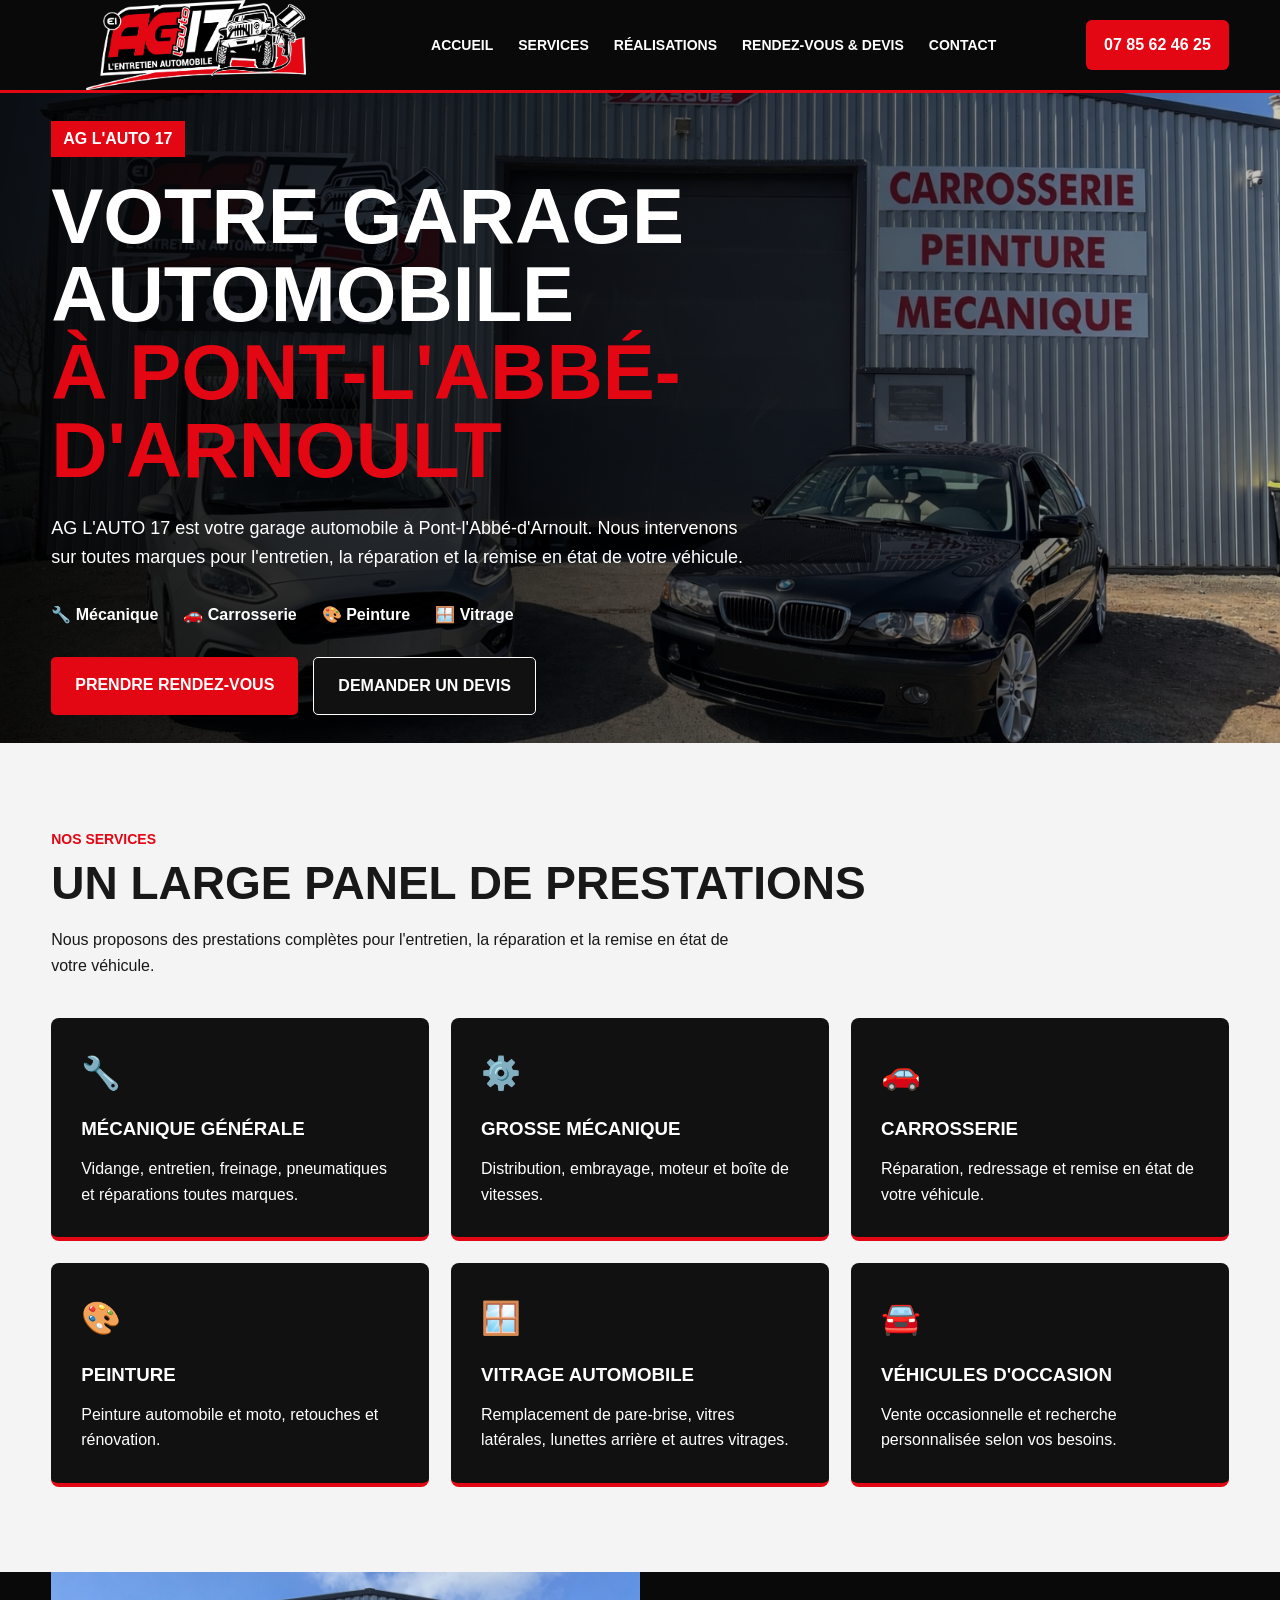
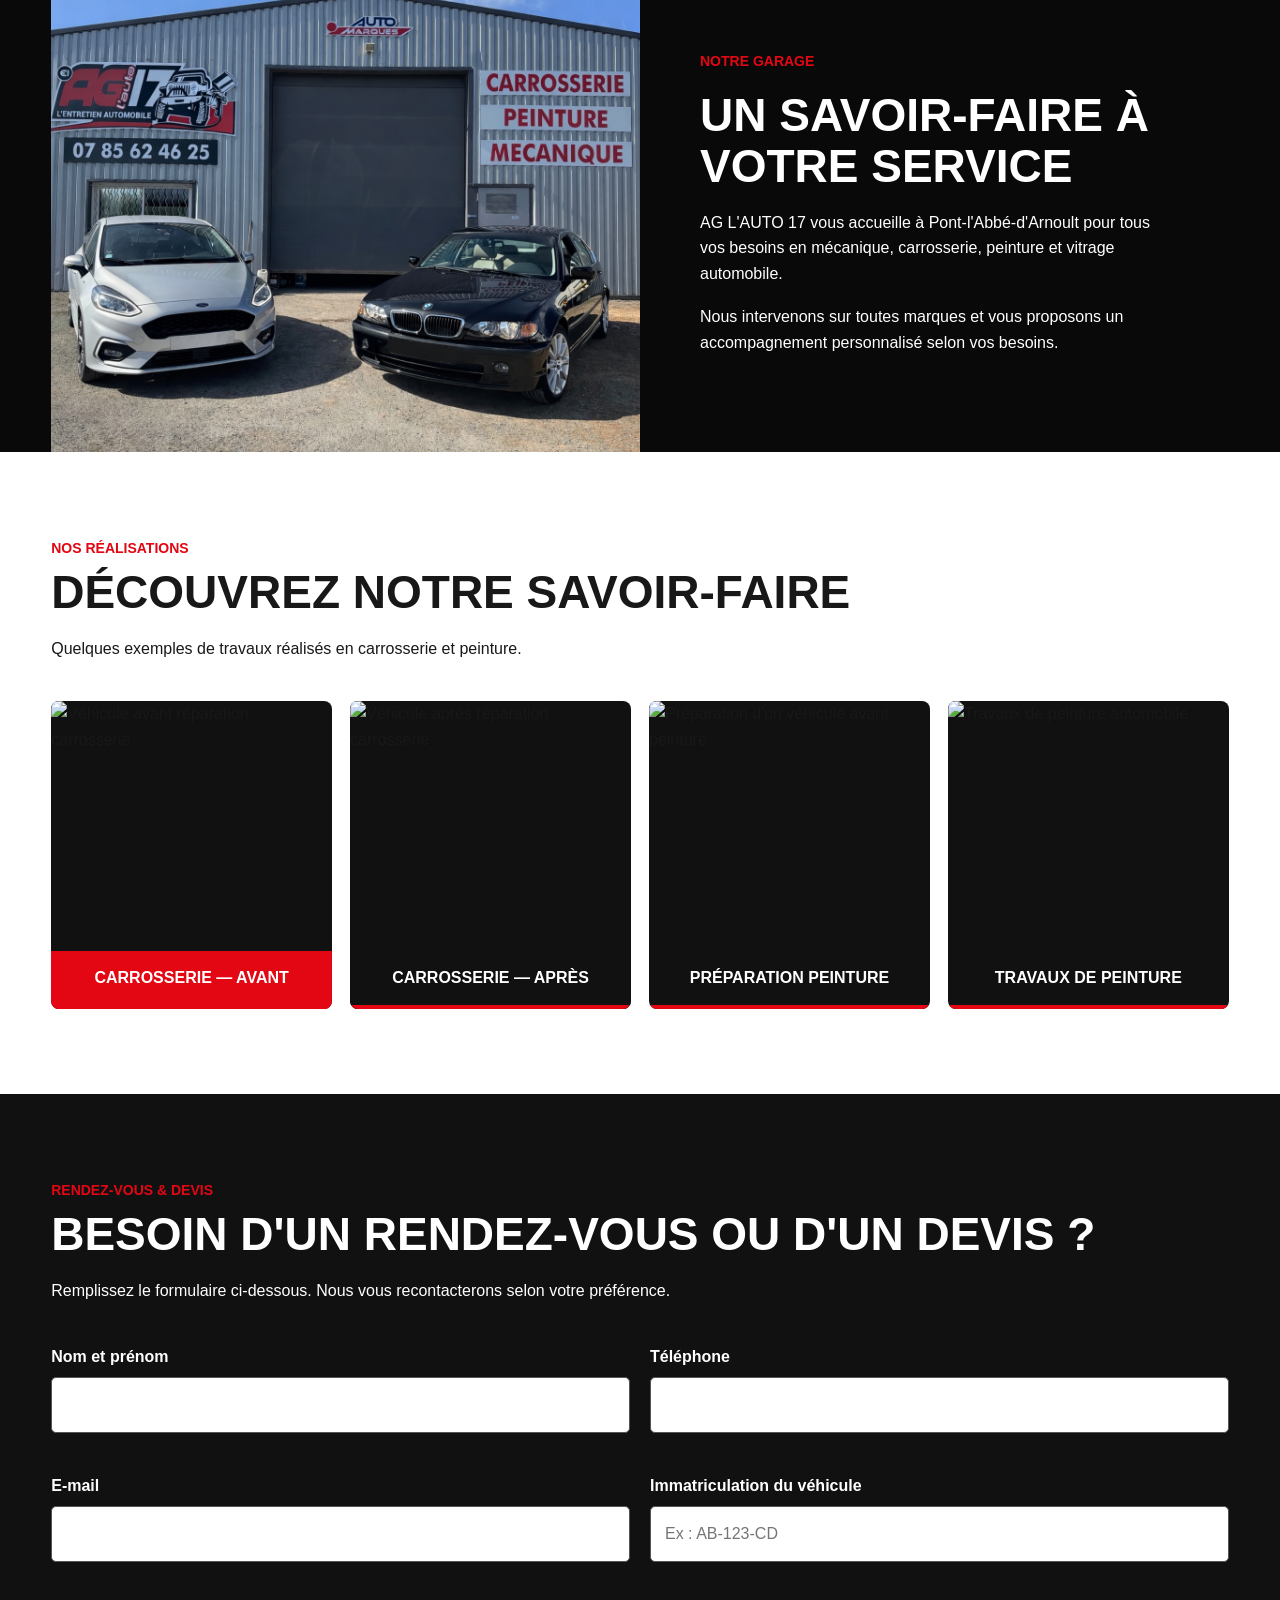
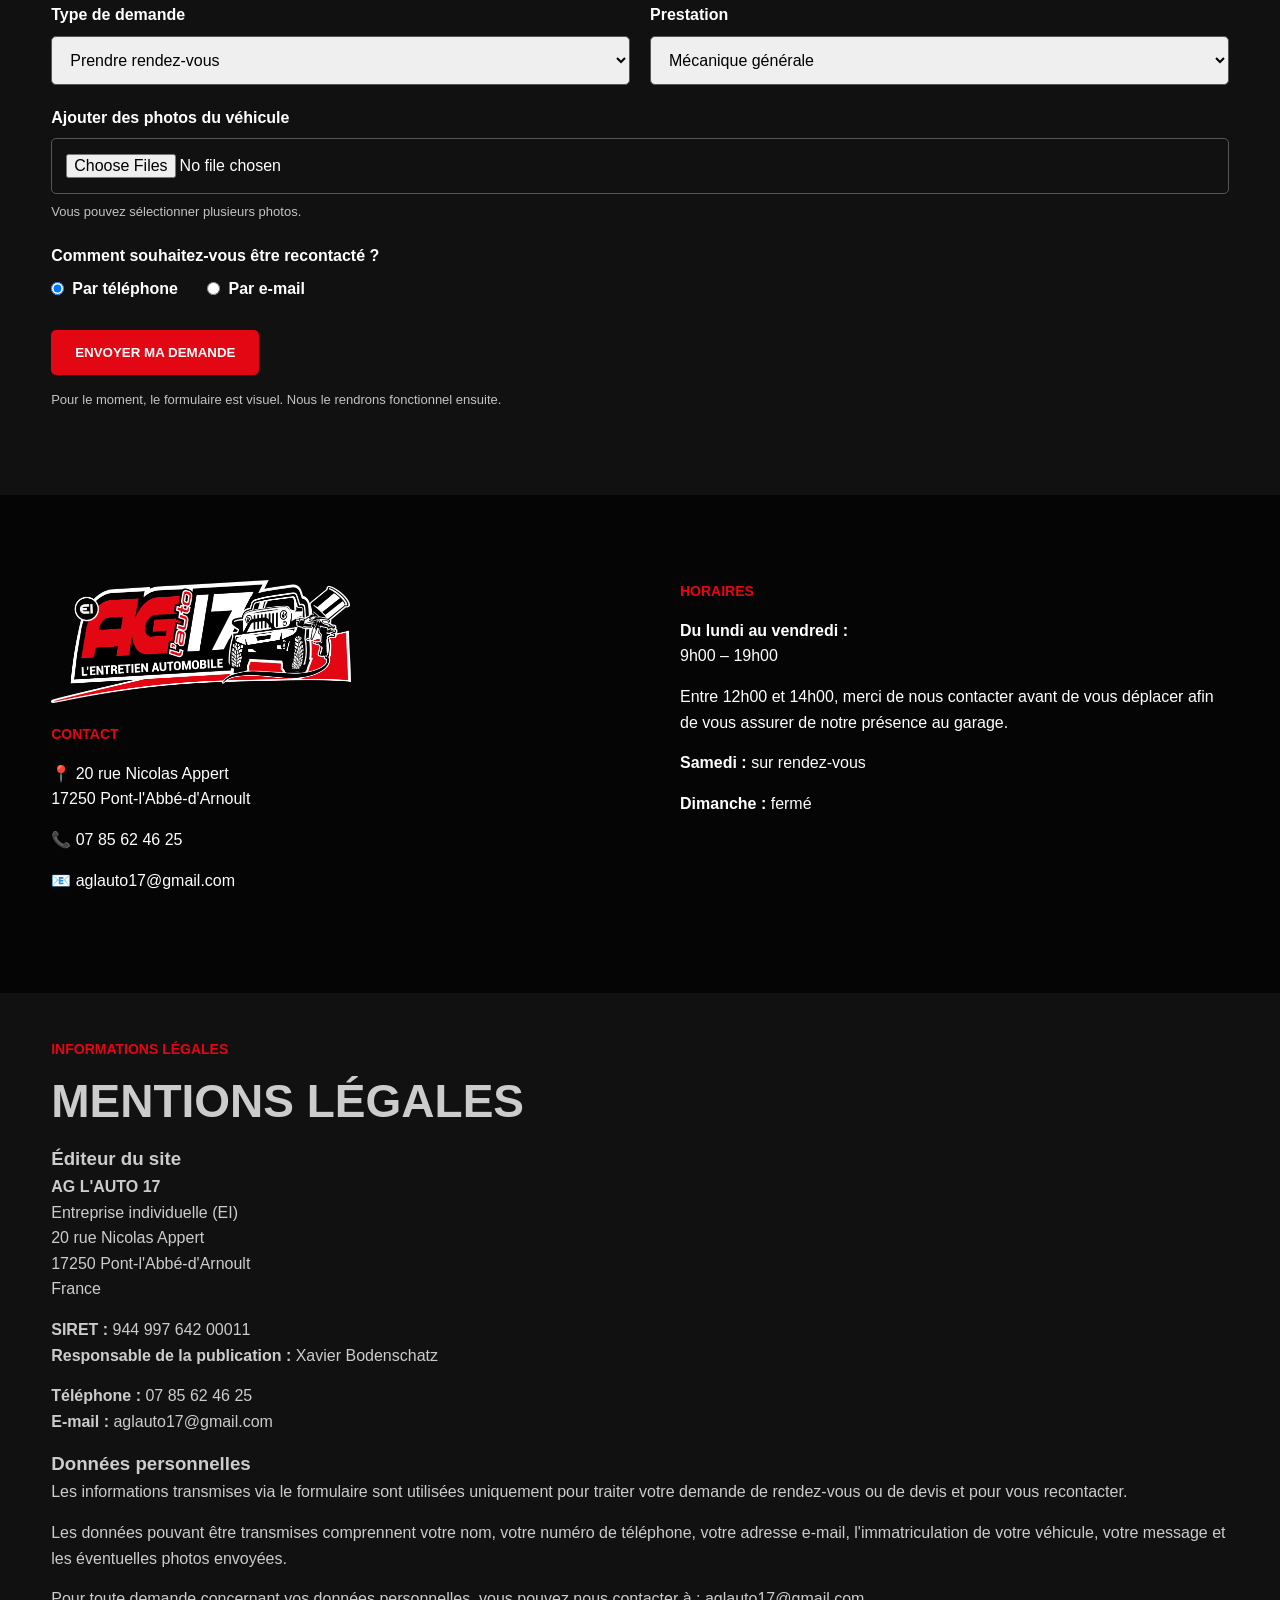
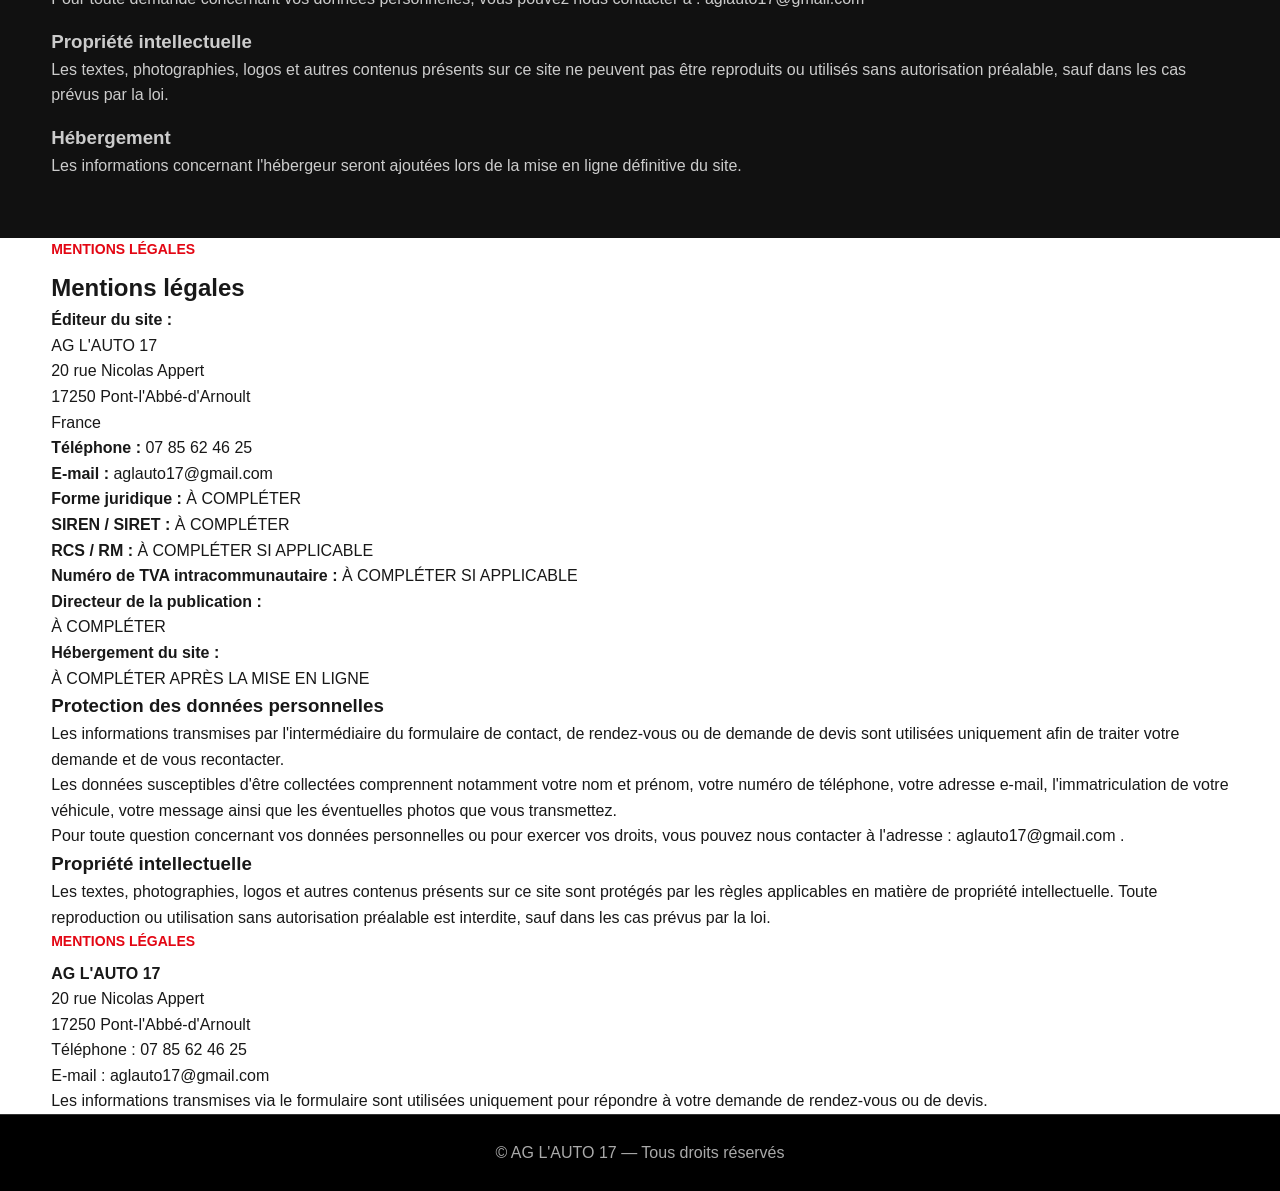
==== index.html @ 99e90cae "Add files via upload" ====
<!DOCTYPE html>
<html lang="fr">

<head>
    <meta charset="UTF-8">

    <meta name="viewport" content="width=device-width, initial-scale=1.0">

    <title>AG L'AUTO 17 | Garage automobile</title>

    <meta
        name="description"
        content="AG L'AUTO 17, garage automobile à Pont-l'Abbé-d'Arnoult. Mécanique, carrosserie, peinture, vitrage et véhicules d'occasion."
    >

    <link rel="stylesheet" href="style.css">
</head>

<body>

    <!-- MENU -->
    <header class="header">

        <div class="container header-content">

<a href="#accueil" class="logo">
    <img src="images/logo.png" alt="Logo AG L'AUTO 17">
</a>

            <nav class="nav">
                <a href="#accueil">Accueil</a>
                <a href="#services">Services</a>
                <a href="#realisations">Réalisations</a>
                <a href="#rendezvous">Rendez-vous & Devis</a>
                <a href="#contact">Contact</a>
            </nav>

            <a class="telephone-header" href="tel:0785624625">
                07 85 62 46 25
            </a>

        </div>

    </header>


    <!-- ACCUEIL -->
    <main>

        <section id="accueil" class="hero">

            <div class="hero-overlay"></div>

            <div class="container hero-content">

                <p class="petit-titre">
                    AG L'AUTO 17
                </p>

                <h1>
                    Votre garage automobile
                    <span>à Pont-l'Abbé-d'Arnoult</span>
                </h1>

                <p class="hero-description">
                    AG L'AUTO 17 est votre garage automobile à Pont-l'Abbé-d'Arnoult.
                    Nous intervenons sur toutes marques pour l'entretien, la réparation
                    et la remise en état de votre véhicule.
                </p>

                <div class="hero-services">
                    <span>🔧 Mécanique</span>
                    <span>🚗 Carrosserie</span>
                    <span>🎨 Peinture</span>
                    <span>🪟 Vitrage</span>
                </div>

                <div class="hero-buttons">

                    <a href="#rendezvous" class="btn btn-red">
                        Prendre rendez-vous
                    </a>

                    <a href="#rendezvous" class="btn btn-dark">
                        Demander un devis
                    </a>

                </div>

            </div>

        </section>


        <!-- SERVICES -->
        <section id="services" class="section services-section">

            <div class="container">

                <p class="section-mini-title">Nos services</p>

                <h2>Un large panel de prestations</h2>

                <p class="section-intro">
                    Nous proposons des prestations complètes pour l'entretien,
                    la réparation et la remise en état de votre véhicule.
                </p>

                <div class="services-grid">

                    <article class="service-card">
                        <div class="service-icon">🔧</div>
                        <h3>Mécanique générale</h3>
                        <p>
                            Vidange, entretien, freinage, pneumatiques
                            et réparations toutes marques.
                        </p>
                    </article>


                    <article class="service-card">
                        <div class="service-icon">⚙️</div>
                        <h3>Grosse mécanique</h3>
                        <p>
                            Distribution, embrayage, moteur
                            et boîte de vitesses.
                        </p>
                    </article>


                    <article class="service-card">
                        <div class="service-icon">🚗</div>
                        <h3>Carrosserie</h3>
                        <p>
                            Réparation, redressage et remise en état
                            de votre véhicule.
                        </p>
                    </article>


                    <article class="service-card">
                        <div class="service-icon">🎨</div>
                        <h3>Peinture</h3>
                        <p>
                            Peinture automobile et moto,
                            retouches et rénovation.
                        </p>
                    </article>


                    <article class="service-card">
                        <div class="service-icon">🪟</div>
                        <h3>Vitrage automobile</h3>
                        <p>
                            Remplacement de pare-brise, vitres latérales,
                            lunettes arrière et autres vitrages.
                        </p>
                    </article>


                    <article class="service-card">
                        <div class="service-icon">🚘</div>
                        <h3>Véhicules d'occasion</h3>
                        <p>
                            Vente occasionnelle et recherche personnalisée
                            selon vos besoins.
                        </p>
                    </article>

                </div>

            </div>

        </section>


        <!-- NOTRE GARAGE -->
        <section class="garage-section">

            <div class="container garage-grid">

                <div class="garage-image">
                    <img
                        src="images/garage.jpg"
                        alt="Garage AG L'AUTO 17 à Pont-l'Abbé-d'Arnoult"
                    >
                </div>

                <div class="garage-text">

                    <p class="section-mini-title red">
                        Notre garage
                    </p>

                    <h2>
                        Un savoir-faire à votre service
                    </h2>

                    <p>
                        AG L'AUTO 17 vous accueille à Pont-l'Abbé-d'Arnoult
                        pour tous vos besoins en mécanique, carrosserie,
                        peinture et vitrage automobile.
                    </p>

                    <p>
                        Nous intervenons sur toutes marques et vous proposons
                        un accompagnement personnalisé selon vos besoins.
                    </p>

                </div>

            </div>

        </section>


        <!-- REALISATIONS -->
        <section id="realisations" class="section">

            <div class="container">

                <p class="section-mini-title">
                    Nos réalisations
                </p>

                <h2>Découvrez notre savoir-faire</h2>

                <p class="section-intro">
                    Quelques exemples de travaux réalisés en carrosserie
                    et peinture.
                </p>

                <div class="gallery">

                    <figure class="gallery-card">
                        <img
                            src="images/avant.jpg"
                            alt="Véhicule avant réparation carrosserie"
                        >
                        <figcaption>Carrosserie — Avant</figcaption>
                    </figure>


                    <figure class="gallery-card">
                        <img
                            src="images/apres.jpg"
                            alt="Véhicule après réparation carrosserie"
                        >
                        <figcaption>Carrosserie — Après</figcaption>
                    </figure>


                    <figure class="gallery-card">
                        <img
                            src="images/peinture-1.jpg"
                            alt="Préparation d'un véhicule avant peinture"
                        >
                        <figcaption>Préparation peinture</figcaption>
                    </figure>


                    <figure class="gallery-card">
                        <img
                            src="images/peinture-2.jpg"
                            alt="Travaux de peinture automobile"
                        >
                        <figcaption>Travaux de peinture</figcaption>
                    </figure>

                </div>

            </div>

        </section>


        <!-- RENDEZ-VOUS -->
        <section id="rendezvous" class="section rdv-section">

            <div class="container">

                <p class="section-mini-title red">
                    Rendez-vous & devis
                </p>

                <h2>Besoin d'un rendez-vous ou d'un devis ?</h2>

                <p class="section-intro">
                    Remplissez le formulaire ci-dessous.
                    Nous vous recontacterons selon votre préférence.
                </p>

                <form
    class="contact-form"
    action="https://formsubmit.co/aglauto17@gmail.com"
    method="POST"
    enctype="multipart/form-data"
>
<input type="hidden" name="_subject" value="Nouvelle demande depuis le site AG L'AUTO 17">

<input type="hidden" name="_captcha" value="false">

                    <div class="form-grid">

                        <div class="form-group">
                            <label for="nom">Nom et prénom</label>
                            <input
                                type="text"
                                id="nom"
                                name="nom"
                                required
                            >
                        </div>


                        <div class="form-group">
                            <label for="telephone">Téléphone</label>
                            <input
                                type="tel"
                                id="telephone"
                                name="telephone"
                            >
                        </div>


                        <div class="form-group">
                            <label for="email">E-mail</label>
                            <input
                                type="email"
                                id="email"
                                name="email"
                            >
                        </div>


<div class="form-group">
    <label for="immatriculation">Immatriculation du véhicule</label>
    <input
        type="text"
        id="immatriculation"
        name="immatriculation"
        placeholder="Ex : AB-123-CD"
        required
    >
</div>


                        <div class="form-group">
                            <label for="demande">Type de demande</label>

                            <select id="demande" name="demande">
                                <option value="rendez-vous">
                                    Prendre rendez-vous
                                </option>

                                <option value="devis">
                                    Demander un devis
                                </option>
                            </select>
                        </div>


                        <div class="form-group">
                            <label for="prestation">Prestation</label>

                            <select id="prestation" name="prestation">
                                <option>Mécanique générale</option>
                                <option>Grosse mécanique</option>
                                <option>Carrosserie</option>
                                <option>Peinture</option>
                                <option>Vitrage automobile</option>
                                <option>Véhicule d'occasion</option>
                                <option>Autre</option>
                            </select>
                        </div>

                    </div>


<div class="form-group">
    <label for="photos">Ajouter des photos du véhicule</label>

    <input
        type="file"
        id="photos"
        name="photos"
        accept="image/*"
        multiple
    >

    <p class="form-help">
        Vous pouvez sélectionner plusieurs photos.
    </p>
</div>


                    <div class="form-group">

                        <p>Comment souhaitez-vous être recontacté ?</p>

                        <label class="radio-line">
                            <input
                                type="radio"
                                name="contact-preference"
                                value="telephone"
                                checked
                            >
                            Par téléphone
                        </label>

                        <label class="radio-line">
                            <input
                                type="radio"
                                name="contact-preference"
                                value="email"
                            >
                            Par e-mail
                        </label>

                    </div>


                    <button type="submit" class="btn btn-red">
                        Envoyer ma demande
                    </button>

                    <p class="form-info">
                        Pour le moment, le formulaire est visuel.
                        Nous le rendrons fonctionnel ensuite.
                    </p>

                </form>

            </div>

        </section>


        <!-- CONTACT -->
        <section id="contact" class="section contact-section">

            <div class="container contact-grid">

                <div>

<img src="images/logo.png" alt="Logo AG L'AUTO 17" class="logo-contact">

<p class="section-mini-title red">
    Contact
</p>

                    <p>
                        📍 20 rue Nicolas Appert<br>
                        17250 Pont-l'Abbé-d'Arnoult
                    </p>

                    <p>
                        📞
                        <a href="tel:0785624625">
                            07 85 62 46 25
                        </a>
                    </p>

                    <p>
                        📧
                        <a href="mailto:aglauto17@gmail.com">
                            aglauto17@gmail.com
                        </a>
                    </p>

                </div>


                <div>

                    <p class="section-mini-title red">
                        Horaires
                    </p>

                    <p>
                        <strong>Du lundi au vendredi :</strong><br>
                        9h00 – 19h00
                    </p>

                    <p>
                        Entre 12h00 et 14h00, merci de nous contacter
                        avant de vous déplacer afin de vous assurer
                        de notre présence au garage.
                    </p>

                    <p>
                        <strong>Samedi :</strong> sur rendez-vous
                    </p>

                    <p>
                        <strong>Dimanche :</strong> fermé
                    </p>

                </div>

            </div>

        </section>

    </main>


    <!-- PIED DE PAGE -->
    <!-- MENTIONS LÉGALES -->
 <!-- MENTIONS LÉGALES -->
<section id="mentions-legales" class="section mentions-section">

    <div class="container">

        <p class="section-mini-title red">
            Informations légales
        </p>

        <h2>Mentions légales</h2>

        <h3>Éditeur du site</h3>

        <p>
            <strong>AG L'AUTO 17</strong><br>
            Entreprise individuelle (EI)<br>
            20 rue Nicolas Appert<br>
            17250 Pont-l'Abbé-d'Arnoult<br>
            France
        </p>

        <p>
            <strong>SIRET :</strong> 944 997 642 00011<br>
            <strong>Responsable de la publication :</strong> Xavier Bodenschatz
        </p>

        <p>
            <strong>Téléphone :</strong>
            <a href="tel:0785624625">07 85 62 46 25</a><br>

            <strong>E-mail :</strong>
            <a href="mailto:aglauto17@gmail.com">
                aglauto17@gmail.com
            </a>
        </p>

        <h3>Données personnelles</h3>

        <p>
            Les informations transmises via le formulaire sont utilisées
            uniquement pour traiter votre demande de rendez-vous ou de devis
            et pour vous recontacter.
        </p>

        <p>
            Les données pouvant être transmises comprennent votre nom,
            votre numéro de téléphone, votre adresse e-mail,
            l'immatriculation de votre véhicule, votre message
            et les éventuelles photos envoyées.
        </p>

        <p>
            Pour toute demande concernant vos données personnelles,
            vous pouvez nous contacter à :
            <a href="mailto:aglauto17@gmail.com">
                aglauto17@gmail.com
            </a>
        </p>

        <h3>Propriété intellectuelle</h3>

        <p>
            Les textes, photographies, logos et autres contenus présents
            sur ce site ne peuvent pas être reproduits ou utilisés sans
            autorisation préalable, sauf dans les cas prévus par la loi.
        </p>

        <h3>Hébergement</h3>

        <p>
            Les informations concernant l'hébergeur seront ajoutées
            lors de la mise en ligne définitive du site.
        </p>

    </div>

</section>
    <div class="container">

        <p class="section-mini-title red">
            Mentions légales
        </p>

        <h2>Mentions légales</h2>

        <p>
            <strong>Éditeur du site :</strong><br>
            AG L'AUTO 17<br>
            20 rue Nicolas Appert<br>
            17250 Pont-l'Abbé-d'Arnoult<br>
            France
        </p>

        <p>
            <strong>Téléphone :</strong>
            <a href="tel:0785624625">07 85 62 46 25</a><br>

            <strong>E-mail :</strong>
            <a href="mailto:aglauto17@gmail.com">
                aglauto17@gmail.com
            </a>
        </p>

        <p>
            <strong>Forme juridique :</strong> À COMPLÉTER<br>
            <strong>SIREN / SIRET :</strong> À COMPLÉTER<br>
            <strong>RCS / RM :</strong> À COMPLÉTER SI APPLICABLE<br>
            <strong>Numéro de TVA intracommunautaire :</strong>
            À COMPLÉTER SI APPLICABLE
        </p>

        <p>
            <strong>Directeur de la publication :</strong><br>
            À COMPLÉTER
        </p>

        <p>
            <strong>Hébergement du site :</strong><br>
            À COMPLÉTER APRÈS LA MISE EN LIGNE
        </p>

        <h3>Protection des données personnelles</h3>

        <p>
            Les informations transmises par l'intermédiaire du formulaire
            de contact, de rendez-vous ou de demande de devis sont utilisées
            uniquement afin de traiter votre demande et de vous recontacter.
        </p>

        <p>
            Les données susceptibles d'être collectées comprennent notamment
            votre nom et prénom, votre numéro de téléphone, votre adresse
            e-mail, l'immatriculation de votre véhicule, votre message ainsi
            que les éventuelles photos que vous transmettez.
        </p>

        <p>
            Pour toute question concernant vos données personnelles ou pour
            exercer vos droits, vous pouvez nous contacter à l'adresse :
            <a href="mailto:aglauto17@gmail.com">
                aglauto17@gmail.com
            </a>.
        </p>

        <h3>Propriété intellectuelle</h3>

        <p>
            Les textes, photographies, logos et autres contenus présents
            sur ce site sont protégés par les règles applicables en matière
            de propriété intellectuelle. Toute reproduction ou utilisation
            sans autorisation préalable est interdite, sauf dans les cas
            prévus par la loi.
        </p>

    </div>

</section>
    <div class="container">

        <p class="section-mini-title red">
            Mentions légales
        </p>

        <p>
            <strong>AG L'AUTO 17</strong><br>
            20 rue Nicolas Appert<br>
            17250 Pont-l'Abbé-d'Arnoult
        </p>

        <p>
            Téléphone : 07 85 62 46 25<br>
            E-mail : aglauto17@gmail.com
        </p>

        <p>
            Les informations transmises via le formulaire sont utilisées
            uniquement pour répondre à votre demande de rendez-vous ou de devis.
        </p>

    </div>

</section>
    <footer class="footer">

        <div class="container">

            <p>
                © AG L'AUTO 17 — Tous droits réservés
            </p>

        </div>

    </footer>


    <script src="script.js"></script>

</body>

</html>
---- style.css ----
/* =========================
   RÉGLAGES GÉNÉRAUX
========================= */

* {
    box-sizing: border-box;
    margin: 0;
    padding: 0;
}

html {
    scroll-behavior: smooth;
}

body {
    font-family: Arial, Helvetica, sans-serif;
    background: #ffffff;
    color: #181818;
    line-height: 1.6;
}

img {
    width: 100%;
    display: block;
}

a {
    color: inherit;
    text-decoration: none;
}

.container {
    width: min(1180px, 92%);
    margin: auto;
}


/* =========================
   MENU
========================= */

.header {
    background: #090909;
    color: white;
    position: sticky;
    top: 0;
    z-index: 1000;
    border-bottom: 3px solid #e30613;
}

.header-content {
    min-height: 82px;
    display: flex;
    align-items: center;
    justify-content: space-between;
    gap: 30px;
}

.logo-text {
    color: #ffffff;
    font-size: 24px;
    font-weight: 900;
    font-style: italic;
}

.logo-text {
    color: #ffffff;
    font-size: 24px;
    font-weight: 900;
    font-style: italic;
}

.nav {
    display: flex;
    gap: 25px;
}

.nav a {
    font-size: 14px;
    font-weight: 700;
    text-transform: uppercase;
}

.nav a:hover {
    color: #e30613;
}

.telephone-header {
    background: #e30613;
    padding: 12px 18px;
    border-radius: 6px;
    font-weight: 800;
}


/* =========================
   ACCUEIL
========================= */

.hero {
    min-height: 650px;
    position: relative;
    display: flex;
    align-items: center;

    background:
        linear-gradient(
            90deg,
            rgba(0, 0, 0, 0.92) 0%,
            rgba(0, 0, 0, 0.70) 45%,
            rgba(0, 0, 0, 0.20) 100%
        ),
        url("images/garage.jpg");

    background-size: cover;
    background-position: center;
    color: white;
}

.hero-content {
    position: relative;
    z-index: 2;
}

.petit-titre {
    display: inline-block;
    background: #e30613;
    padding: 5px 12px;
    margin-bottom: 20px;
    font-weight: 800;
    text-transform: uppercase;
}

.hero h1 {
    font-size: clamp(42px, 7vw, 78px);
    max-width: 850px;
    line-height: 1;
    text-transform: uppercase;
}

.hero h1 span {
    display: block;
    color: #e30613;
}

.hero-description {
    max-width: 700px;
    margin-top: 25px;
    font-size: 18px;
}

.hero-services {
    display: flex;
    flex-wrap: wrap;
    gap: 25px;
    margin: 30px 0;
    font-weight: 700;
}

.hero-buttons {
    display: flex;
    flex-wrap: wrap;
    gap: 15px;
}


/* =========================
   BOUTONS
========================= */

.btn {
    display: inline-block;
    border: none;
    padding: 15px 24px;
    border-radius: 5px;
    font-weight: 800;
    text-transform: uppercase;
    cursor: pointer;
}

.btn-red {
    background: #e30613;
    color: white;
}

.btn-red:hover {
    background: #ba000a;
}

.btn-dark {
    background: #111111;
    color: white;
    border: 1px solid white;
}

.btn-dark:hover {
    background: white;
    color: #111111;
}


/* =========================
   SECTIONS
========================= */

.section {
    padding: 85px 0;
}

.section-mini-title {
    color: #e30613;
    font-size: 14px;
    font-weight: 900;
    text-transform: uppercase;
    margin-bottom: 8px;
}

.section h2,
.garage-section h2 {
    font-size: clamp(30px, 5vw, 46px);
    line-height: 1.1;
    text-transform: uppercase;
    margin-bottom: 18px;
}

.section-intro {
    max-width: 700px;
    margin-bottom: 40px;
}

.red {
    color: #e30613;
}


/* =========================
   SERVICES
========================= */

.services-section {
    background: #f4f4f4;
}

.services-grid {
    display: grid;
    grid-template-columns: repeat(3, 1fr);
    gap: 22px;
}

.service-card {
    background: #111111;
    color: white;
    padding: 30px;
    border-bottom: 4px solid #e30613;
    border-radius: 8px;
}

.service-icon {
    font-size: 32px;
    margin-bottom: 15px;
}

.service-card h3 {
    margin-bottom: 12px;
    text-transform: uppercase;
}


/* =========================
   NOTRE GARAGE
========================= */

.garage-section {
    background: #090909;
    color: white;
}

.garage-grid {
    display: grid;
    grid-template-columns: 1fr 1fr;
    align-items: center;
}

.garage-image img {
    height: 480px;
    object-fit: cover;
}

.garage-text {
    padding: 60px;
}

.garage-text p {
    margin-bottom: 18px;
}


/* =========================
   GALERIE
========================= */

.gallery {
    display: grid;
    grid-template-columns: repeat(4, 1fr);
    gap: 18px;
}

.gallery-card {
    background: #111111;
    overflow: hidden;
    border-radius: 8px;
}

.gallery-card img {
    height: 250px;
    object-fit: cover;
}

.gallery-card figcaption {
    color: white;
    padding: 14px;
    font-weight: 800;
    border-bottom: 4px solid #e30613;
}


/* =========================
   RENDEZ-VOUS & DEVIS
========================= */

.rdv-section {
    background: #111111;
    color: white;
}

.contact-form {
    margin-top: 35px;
}

.form-grid {
    display: grid;
    grid-template-columns: 1fr 1fr;
    gap: 20px;
}

.form-group {
    margin-bottom: 20px;
}

.form-group label,
.form-group p {
    display: block;
    font-weight: 700;
    margin-bottom: 8px;
}

input,
select,
textarea {
    width: 100%;
    padding: 14px;
    border: 1px solid #555;
    border-radius: 5px;
    font: inherit;
}

textarea {
    resize: vertical;
}

.radio-line {
    display: inline-flex !important;
    align-items: center;
    margin-right: 25px;
}

.radio-line input {
    width: auto;
    margin-right: 8px;
}

.form-info {
    margin-top: 15px;
    font-size: 13px;
    opacity: 0.75;
}


/* =========================
   CONTACT
========================= */

.contact-section {
    background: #050505;
    color: white;
}

.contact-grid {
    display: grid;
    grid-template-columns: 1fr 1fr;
    gap: 80px;
}

.contact-grid p {
    margin-bottom: 15px;
}

.contact-grid a:hover {
    color: #e30613;
}


/* =========================
   PIED DE PAGE
========================= */

.footer {
    background: #000000;
    color: #aaaaaa;
    text-align: center;
    padding: 25px 0;
    border-top: 1px solid #333333;
}


/* =========================
   TÉLÉPHONE / TABLETTE
========================= */

@media (max-width: 900px) {

    .nav {
        display: none;
    }

    .services-grid {
        grid-template-columns: repeat(2, 1fr);
    }

    .garage-grid {
        grid-template-columns: 1fr;
    }

    .gallery {
        grid-template-columns: repeat(2, 1fr);
    }
}


@media (max-width: 600px) {

    .header-content {
        min-height: 70px;
    }

    .logo-text {
        font-size: 18px;
    }

    .telephone-header {
        font-size: 13px;
        padding: 10px;
    }

    .hero {
        min-height: 600px;
    }

    .hero-services {
        flex-direction: column;
        gap: 8px;
    }

    .services-grid {
        grid-template-columns: 1fr;
    }

    .garage-text {
        padding: 40px 20px;
    }

    .gallery {
        grid-template-columns: 1fr;
    }

    .form-grid {
        grid-template-columns: 1fr;
    }

    .contact-grid {
        grid-template-columns: 1fr;
        gap: 35px;
    }

}/* LOGO AG L'AUTO 17 */

.logo {
    display: flex;
    align-items: center;
}

.logo img {
    width: 290px;
    height: 90px;
    object-fit: contain;
}/* AVANT / APRES */

.gallery-card {
    position: relative;
    transition: transform 0.3s ease;
}

.gallery-card:hover {
    transform: translateY(-8px);
}

.gallery-card figcaption {
    text-align: center;
    font-size: 16px;
    text-transform: uppercase;
}

.gallery-card:first-child figcaption {
    background: #e30613;
}

.gallery-card:nth-child(2) figcaption {
    background: #111111;
}.form-help {
    margin-top: 8px;
    font-size: 13px;
    font-weight: normal !important;
    opacity: 0.75;
}/* LOGO DANS LA PARTIE CONTACT */

.logo-contact {
    width: 300px;
    height: auto;
    object-fit: contain;
    margin-bottom: 20px;
}/* MENTIONS LÉGALES */

.mentions-section {
    background: #111111;
    color: #cccccc;
    padding: 45px 0;
}

.mentions-section p {
    margin-bottom: 15px;
}
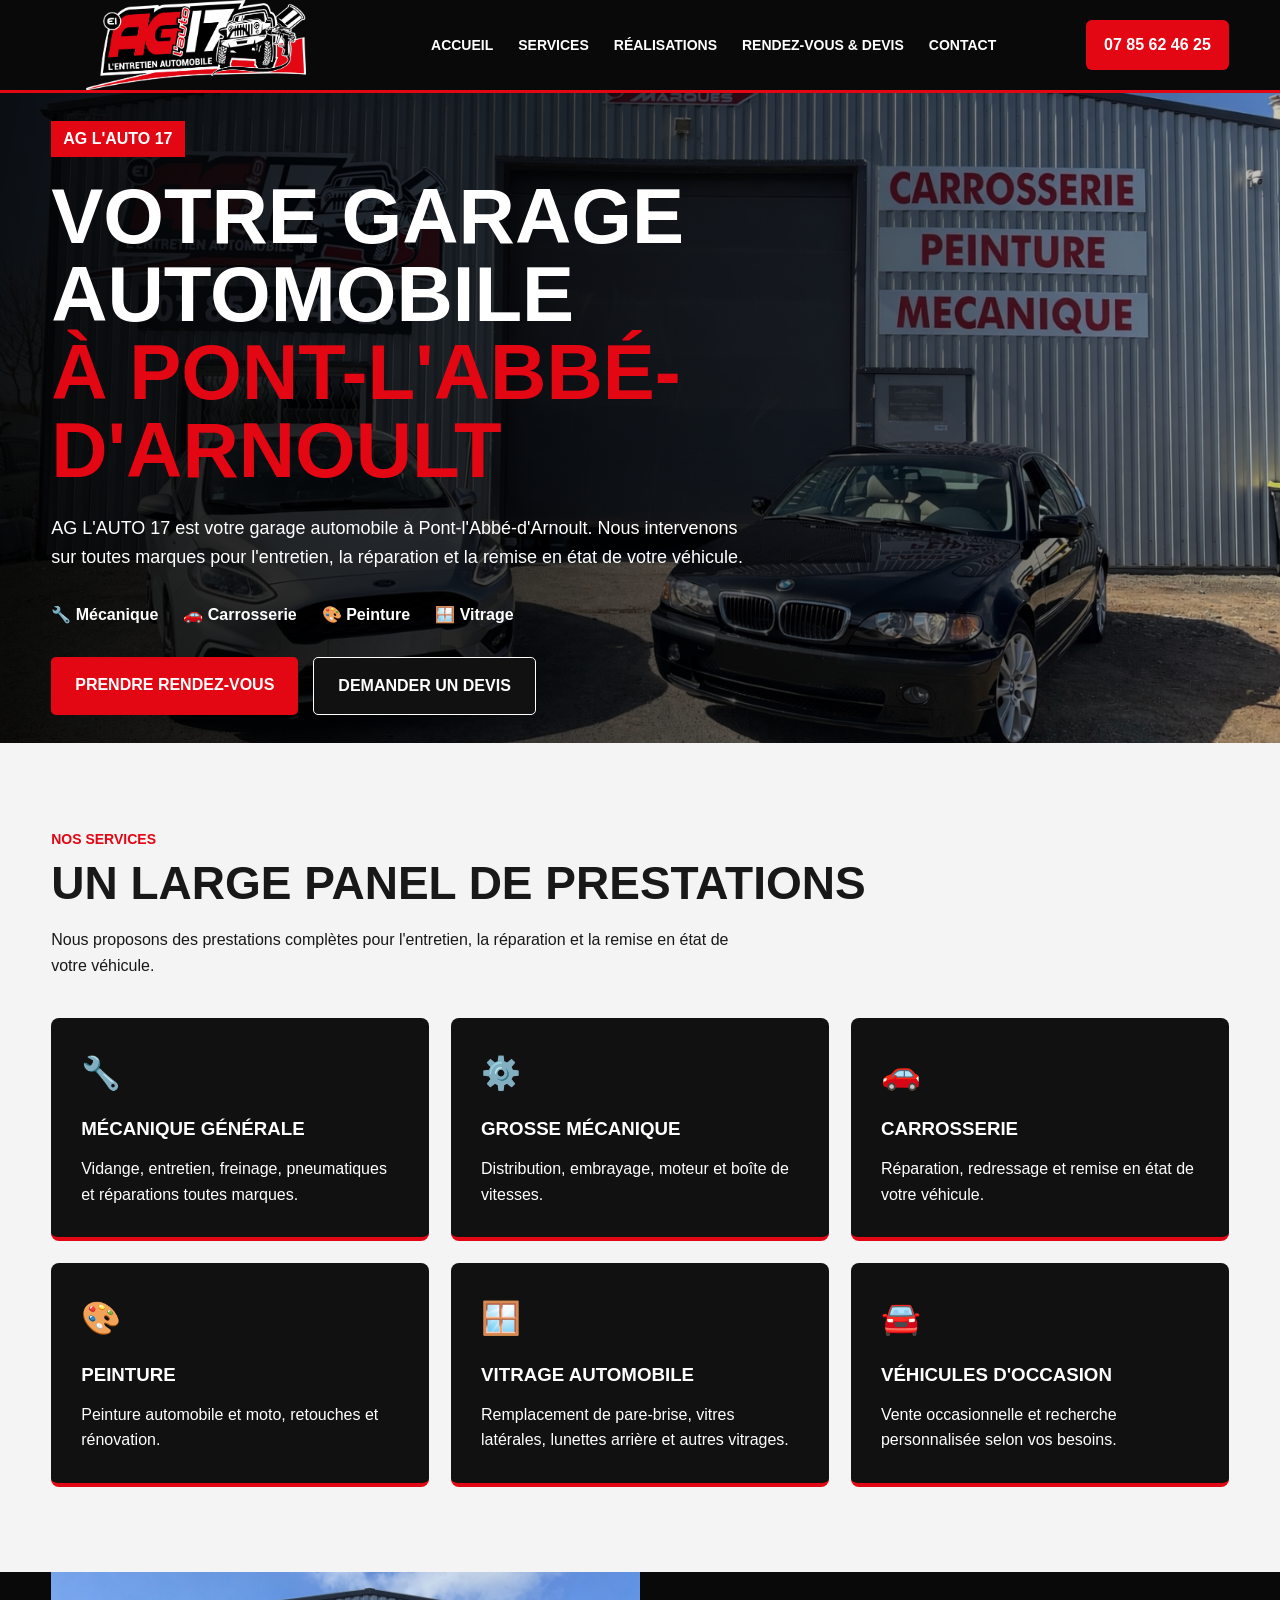
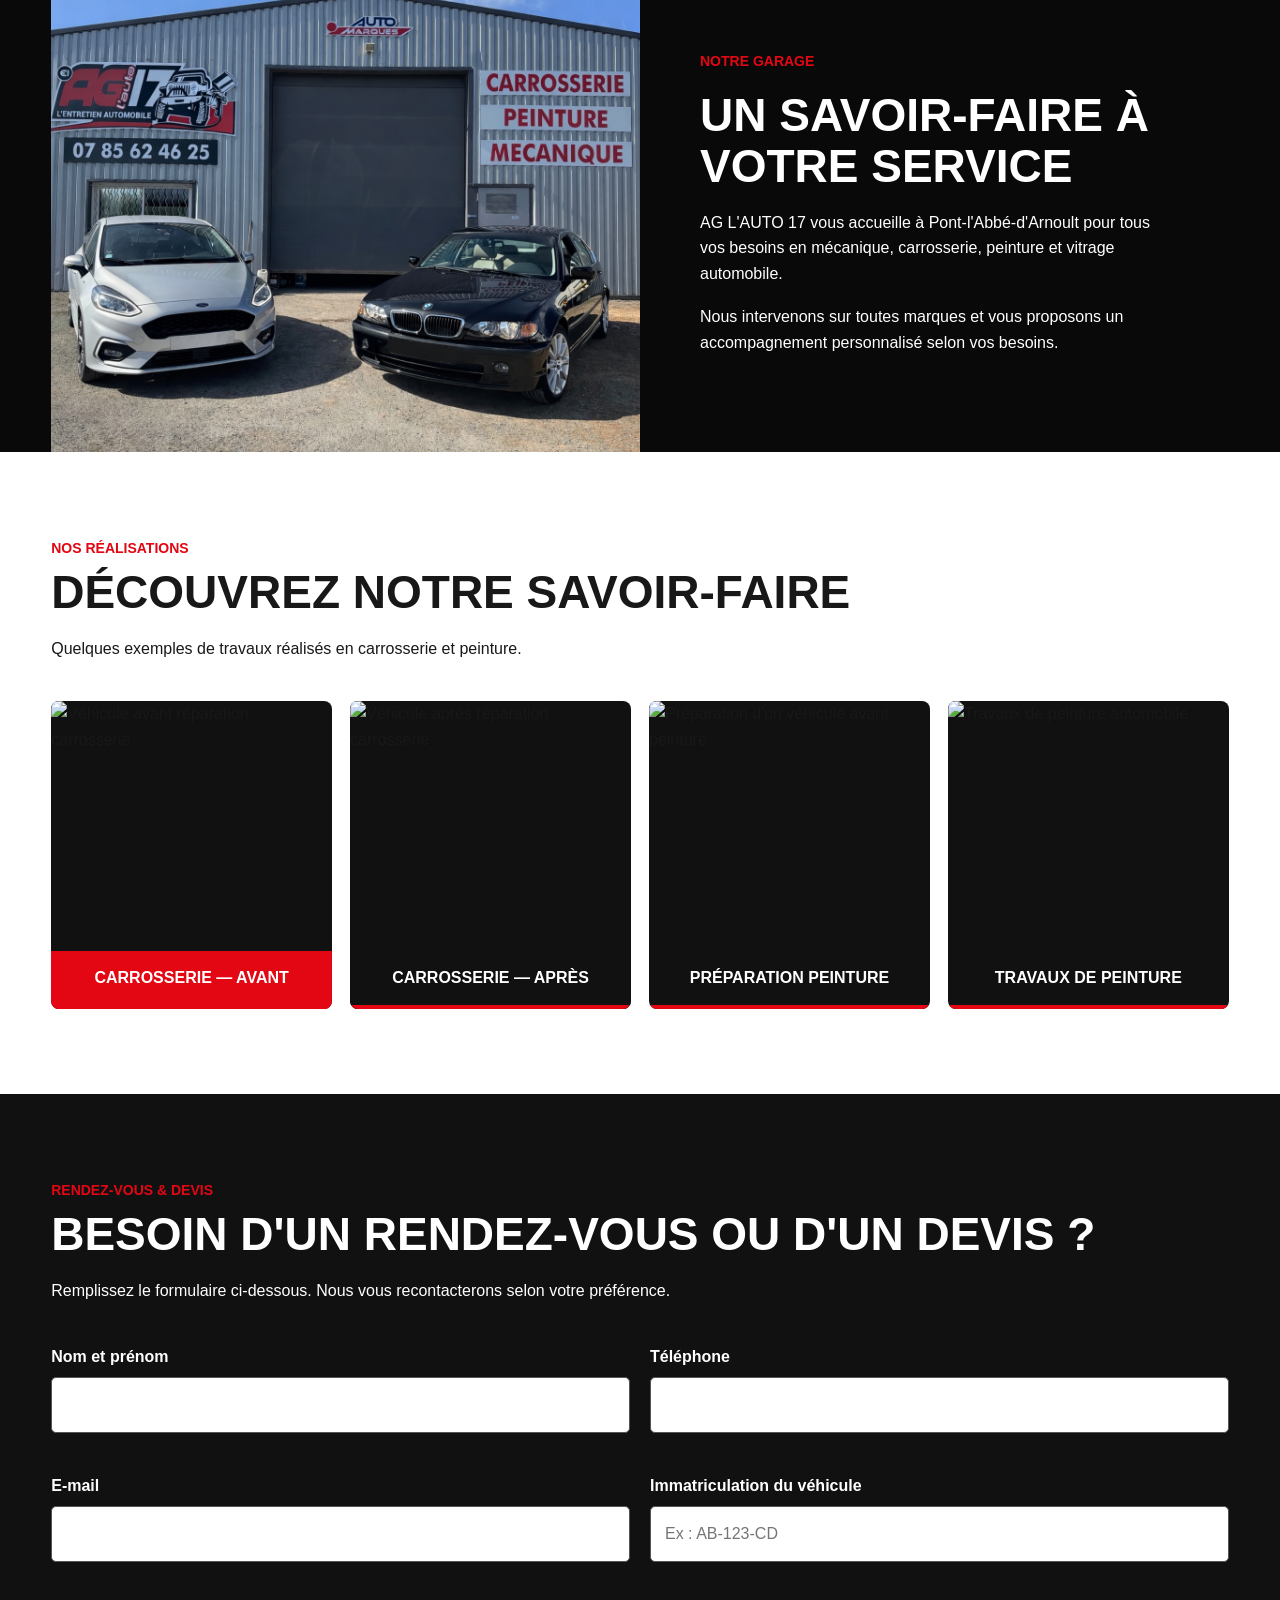
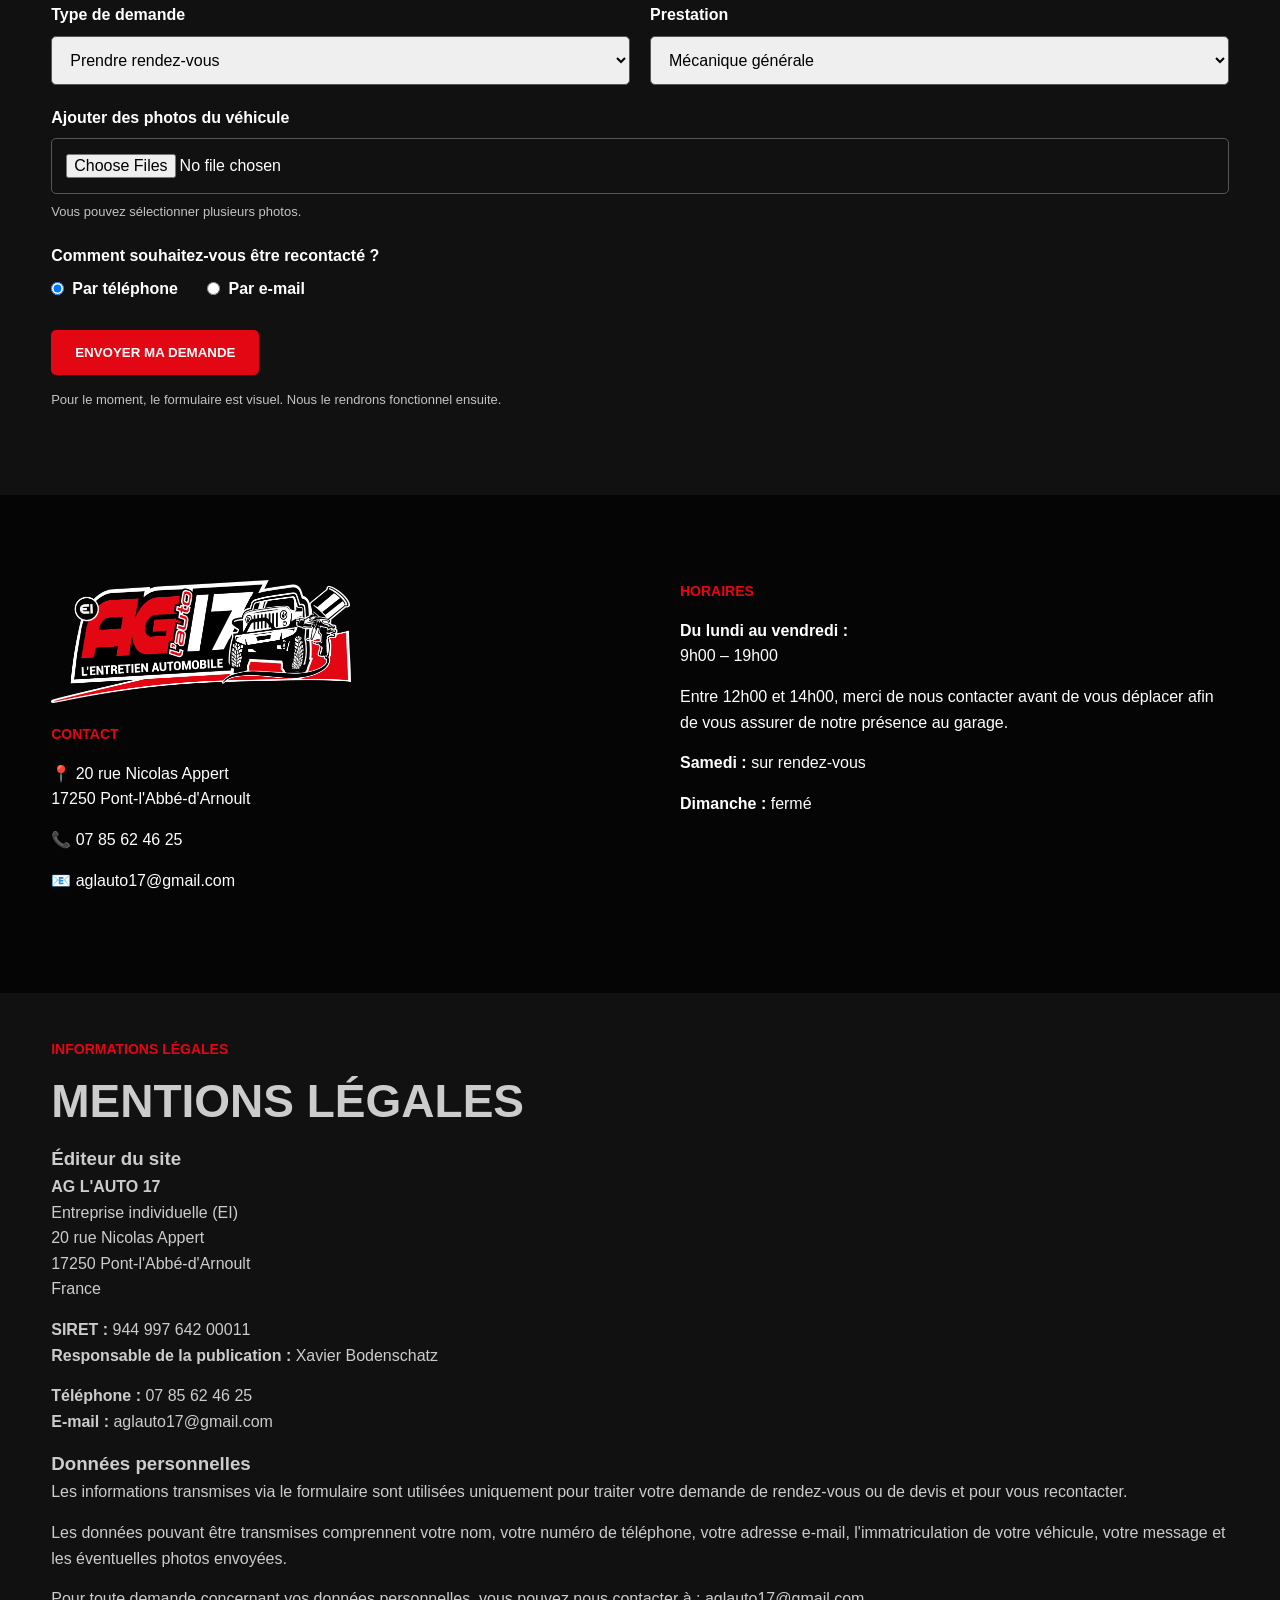
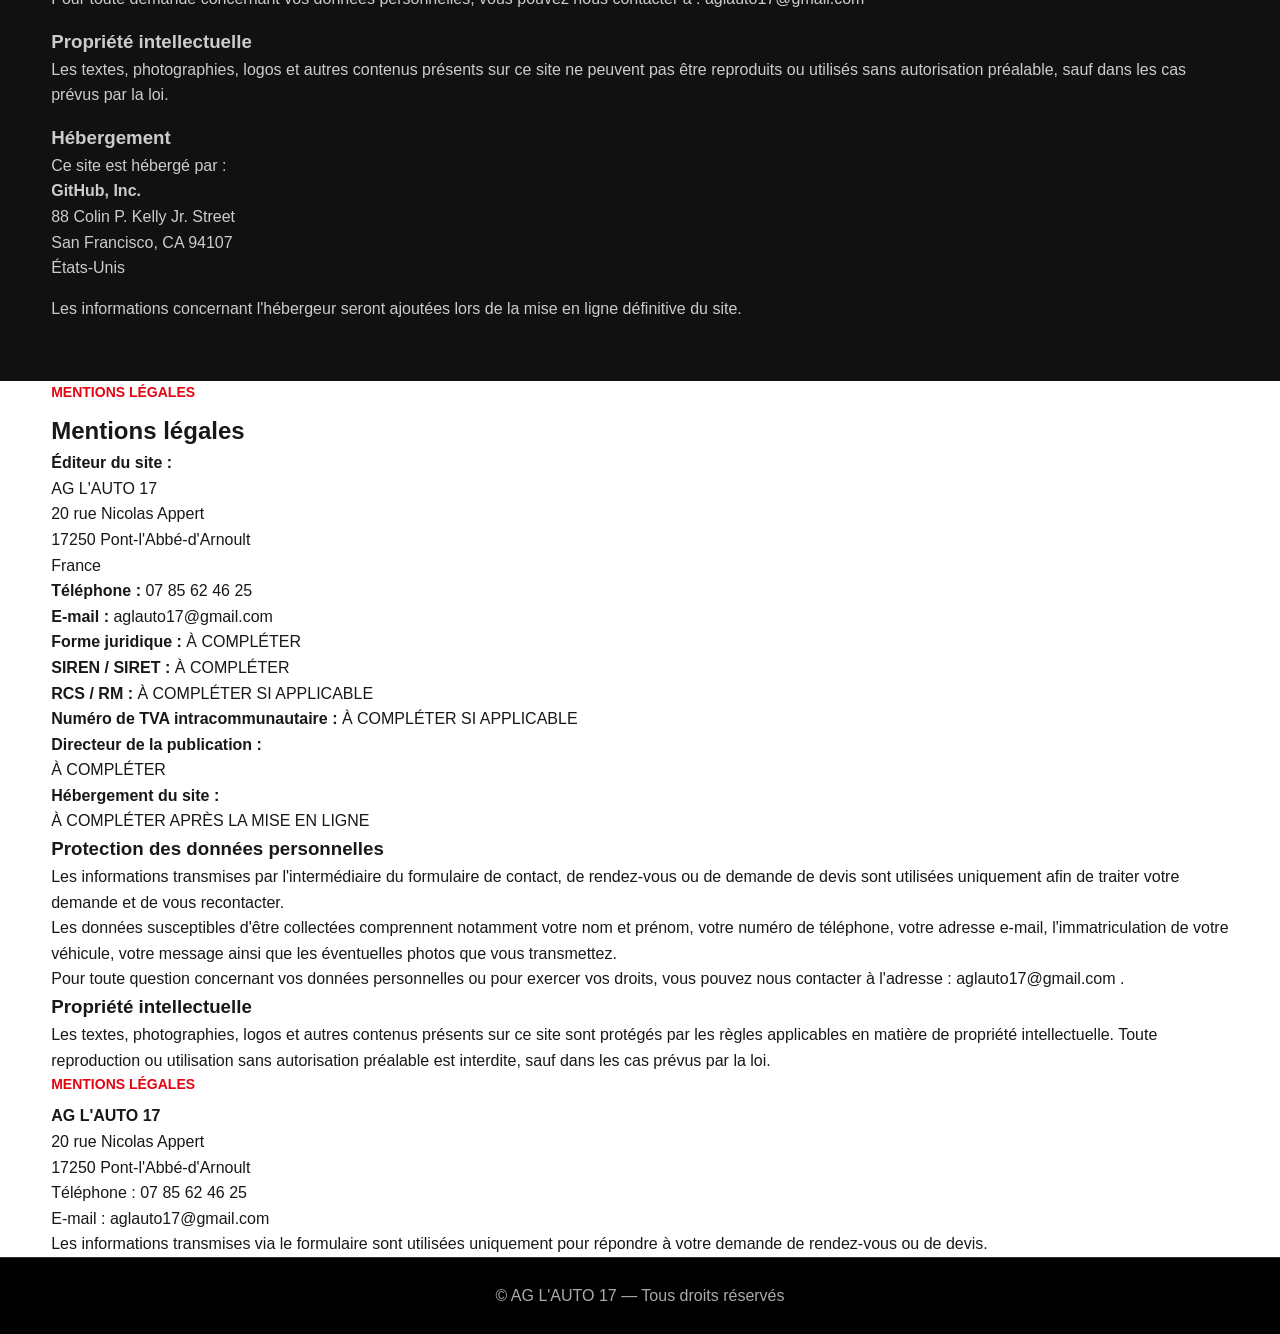
==== commit e21c6976: "Add files via upload" ====
--- a/index.html
+++ b/index.html
@@ -574,7 +574,15 @@
             autorisation préalable, sauf dans les cas prévus par la loi.
         </p>
 
-        <h3>Hébergement</h3>
+   <h3>Hébergement</h3>
+
+<p>
+    Ce site est hébergé par :<br>
+    <strong>GitHub, Inc.</strong><br>
+    88 Colin P. Kelly Jr. Street<br>
+    San Francisco, CA 94107<br>
+    États-Unis
+</p>
 
         <p>
             Les informations concernant l'hébergeur seront ajoutées
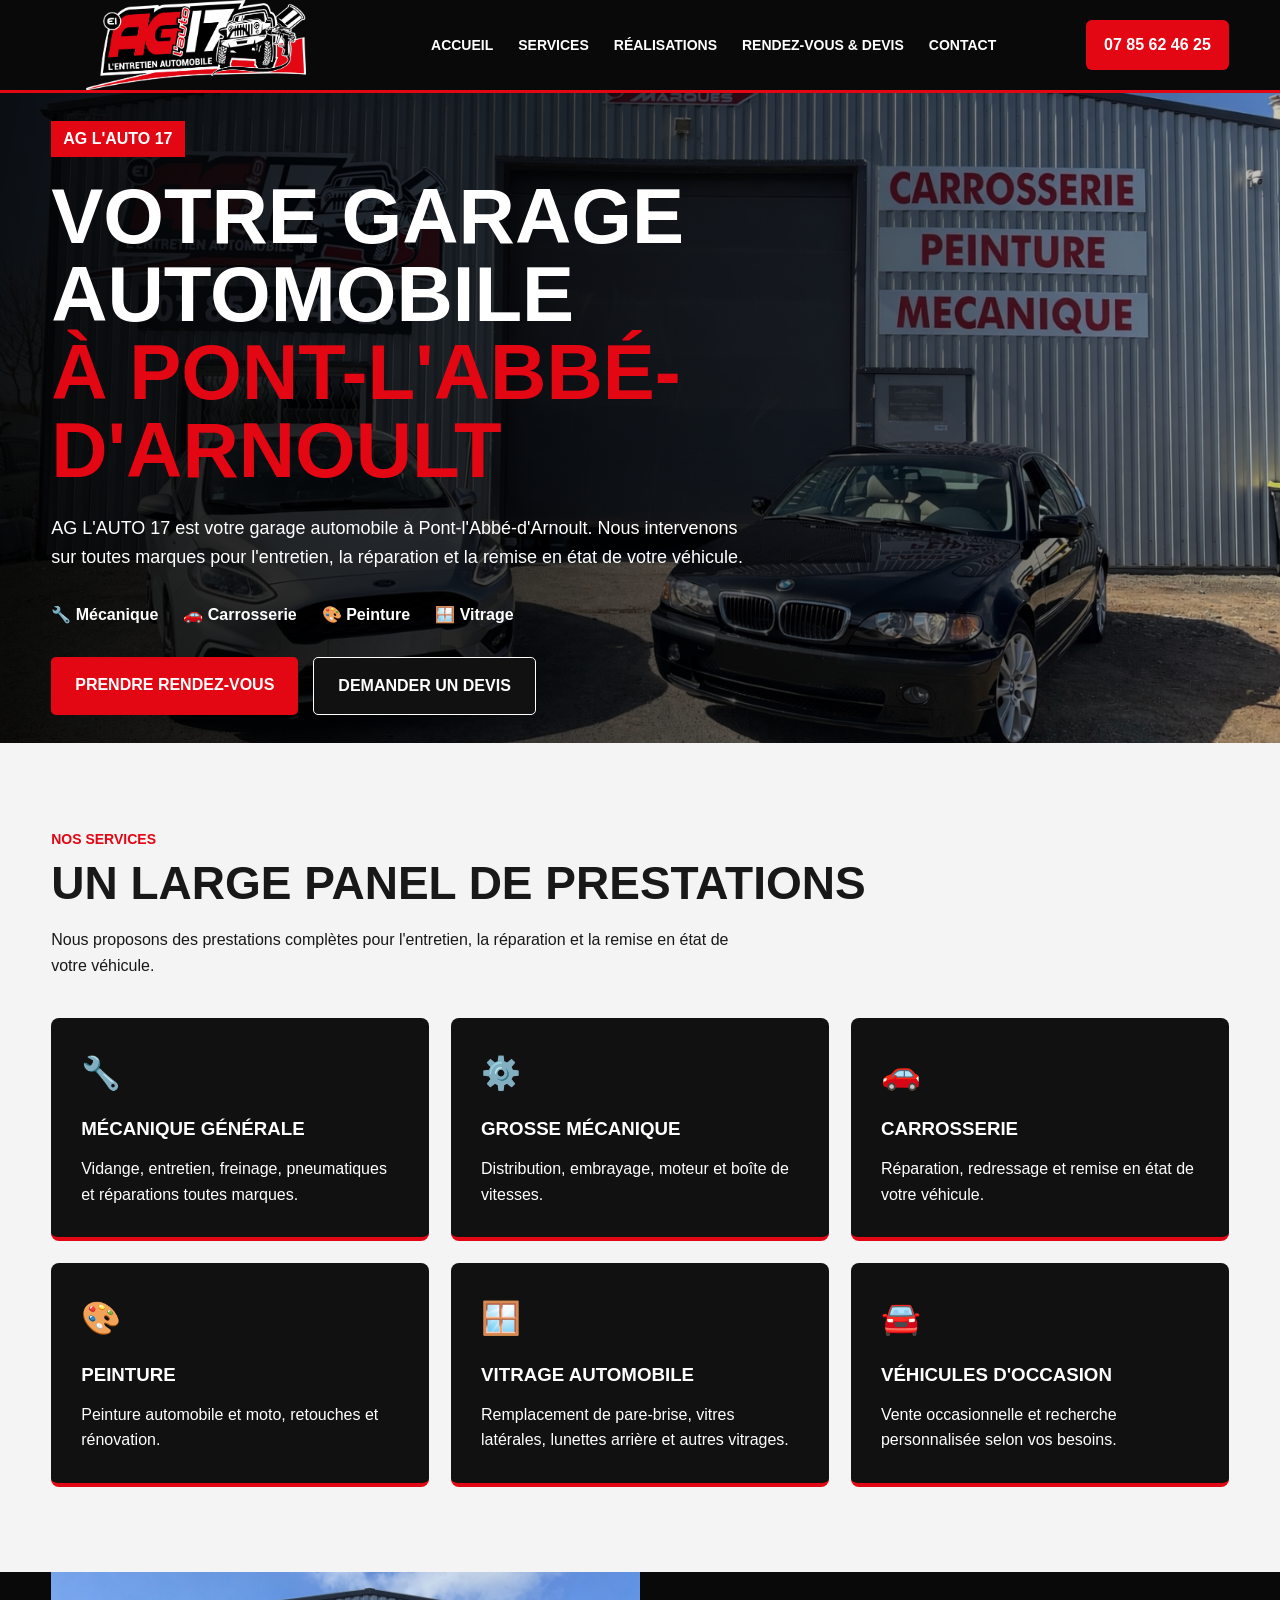
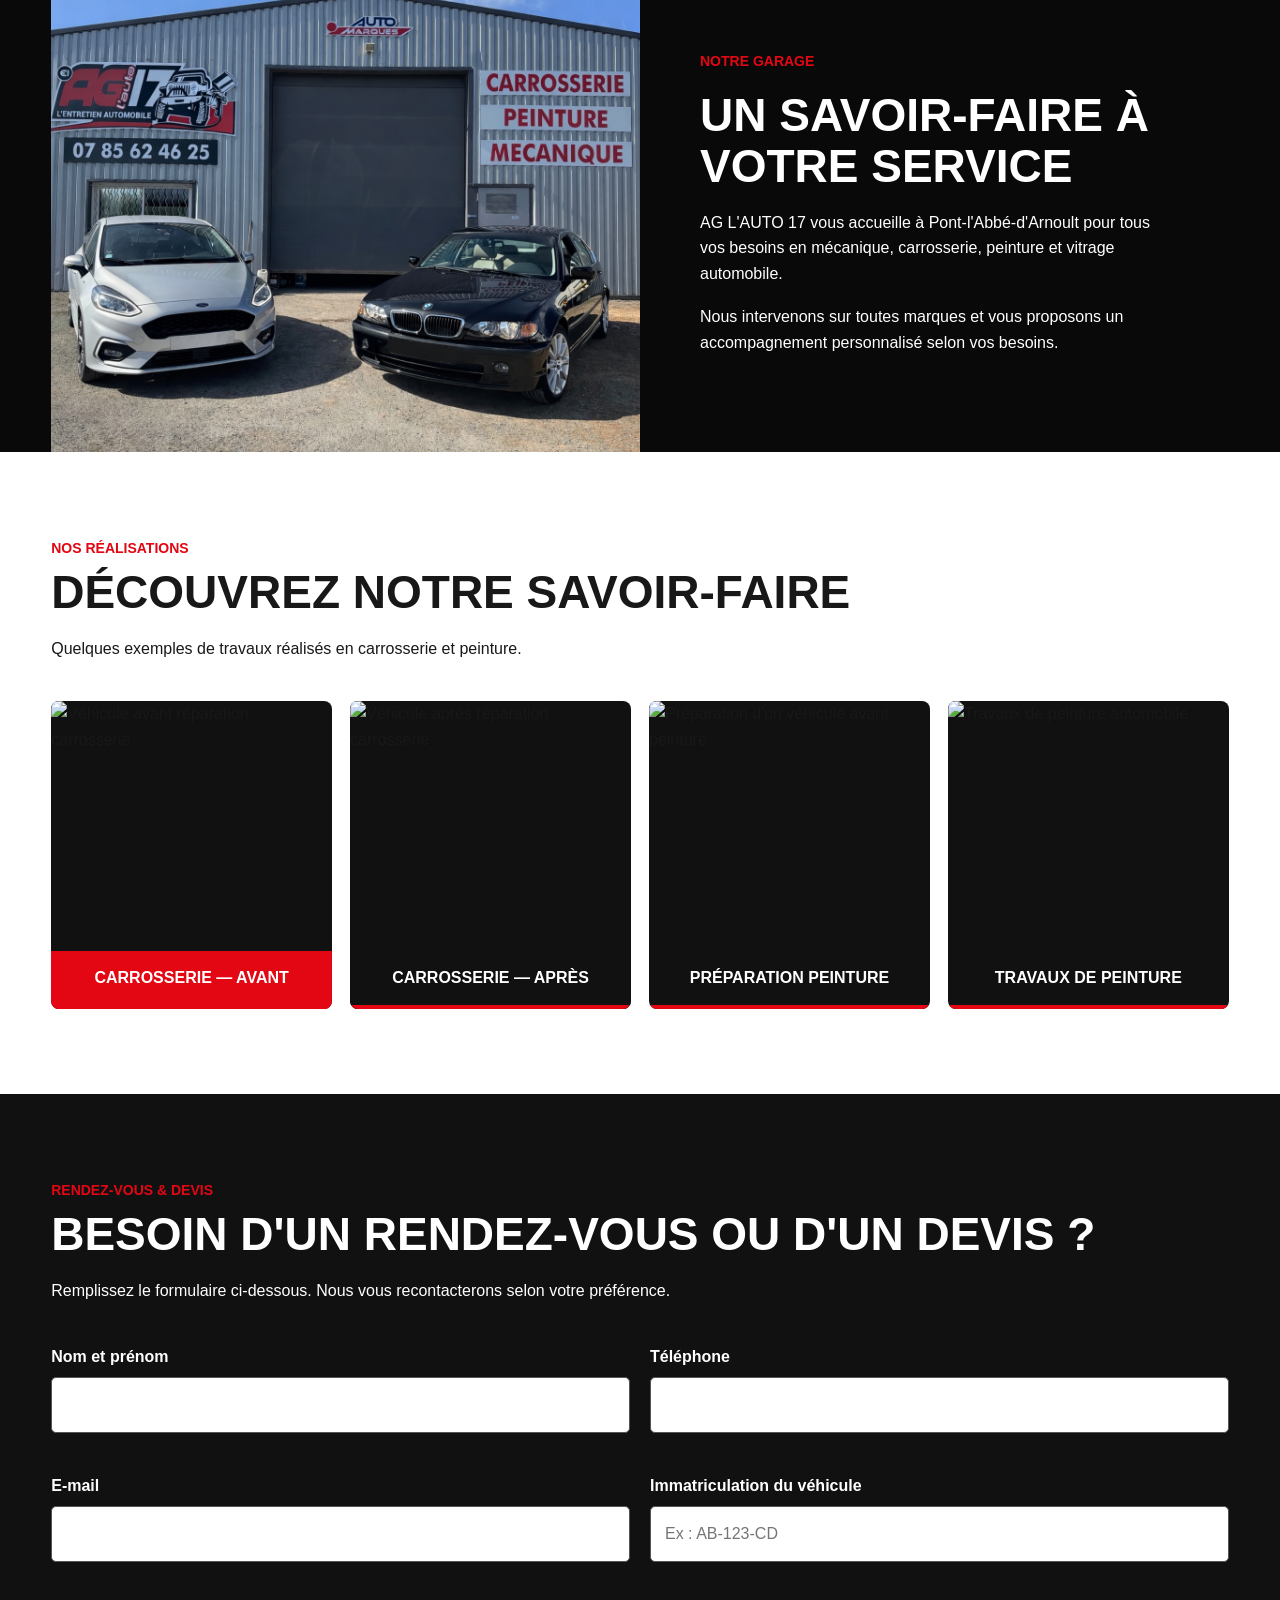
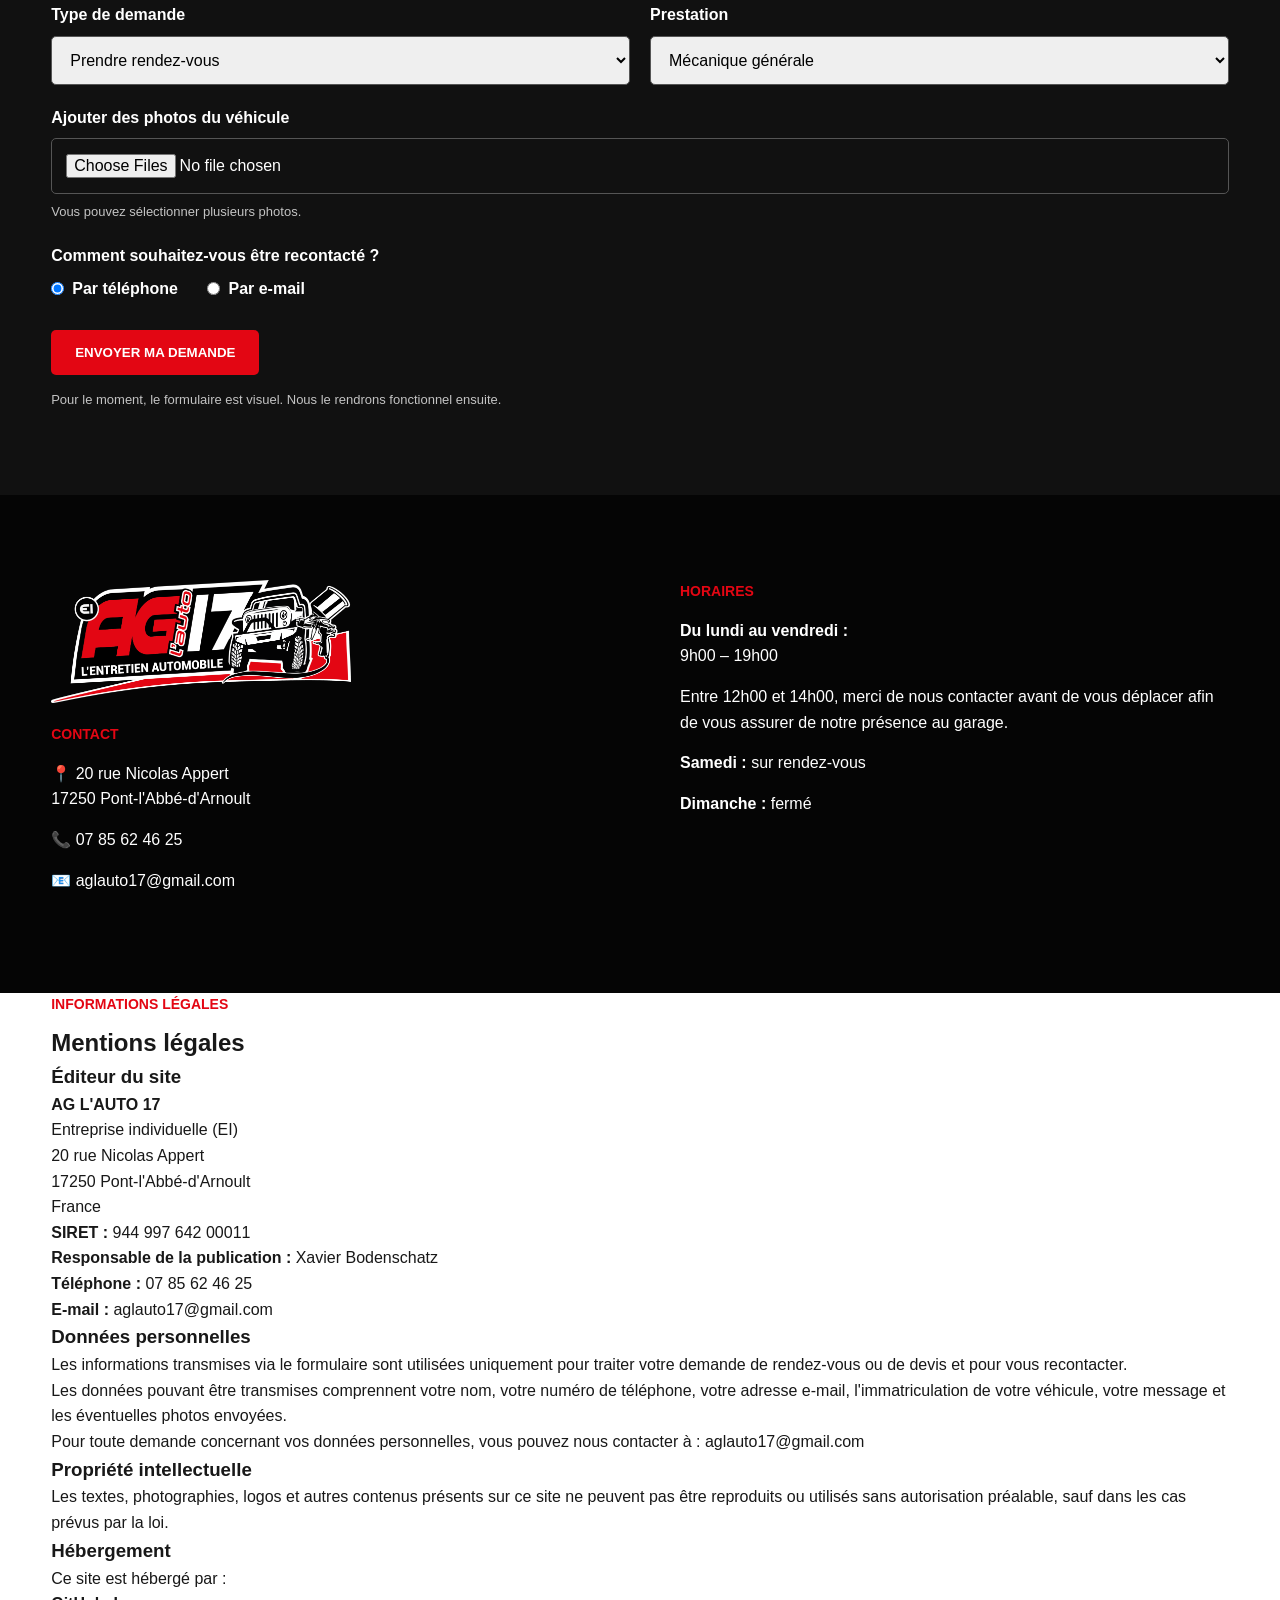
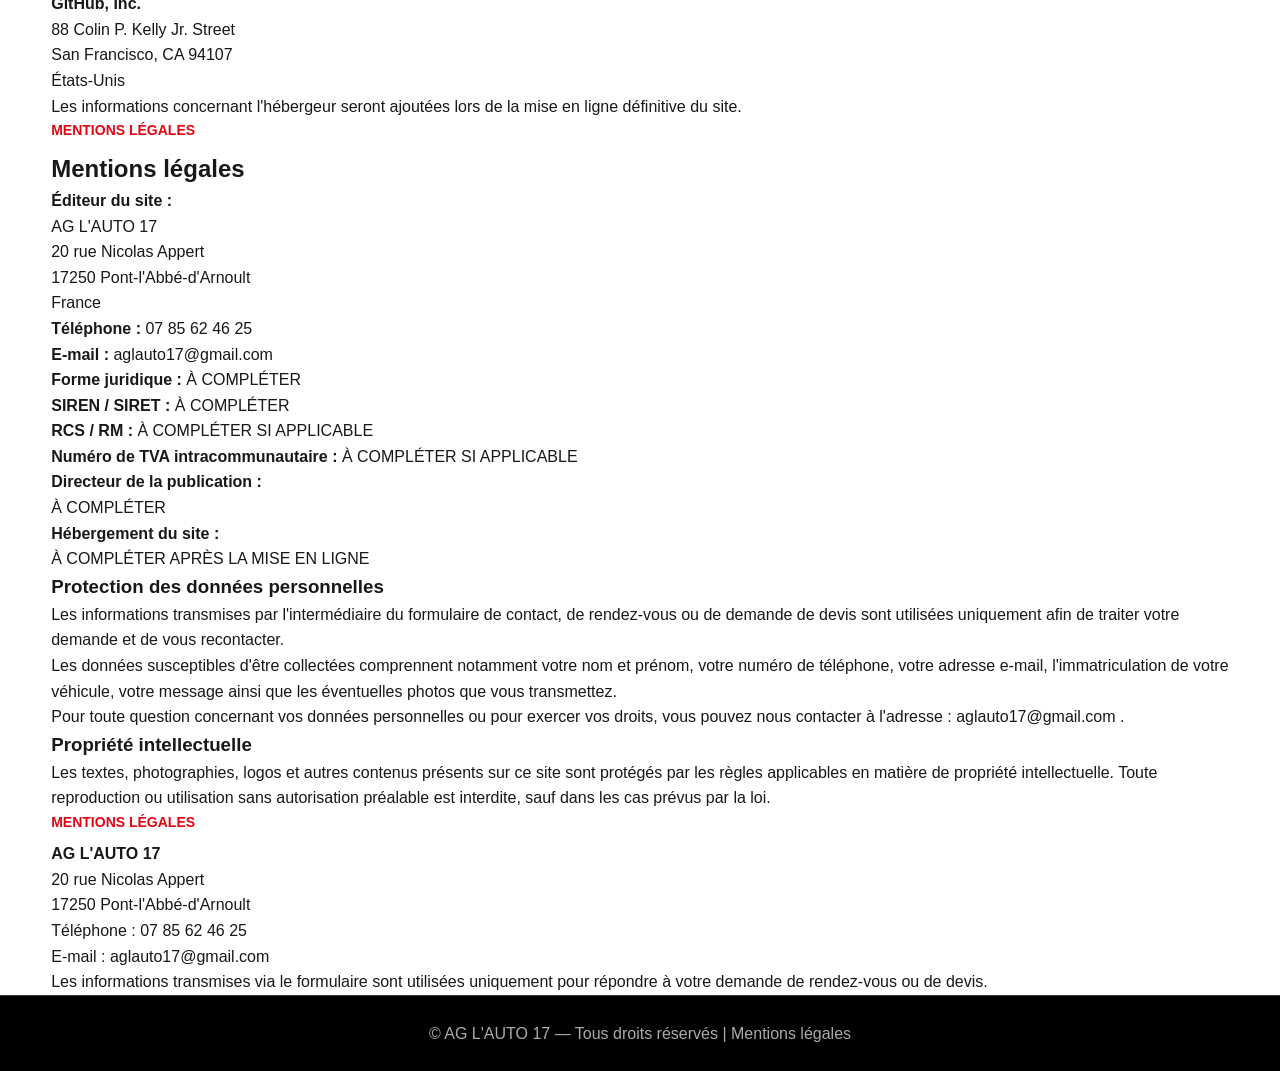
==== commit 9ba45b7d: "Add files via upload" ====
--- a/index.html
+++ b/index.html
@@ -234,7 +234,7 @@
 
                     <figure class="gallery-card">
                         <img
-                            src="images/avant.jpg"
+                            src="images/avant1.jpg"
                             alt="Véhicule avant réparation carrosserie"
                         >
                         <figcaption>Carrosserie — Avant</figcaption>
@@ -243,7 +243,7 @@
 
                     <figure class="gallery-card">
                         <img
-                            src="images/apres.jpg"
+                            src="images/apres1.jpg"
                             alt="Véhicule après réparation carrosserie"
                         >
                         <figcaption>Carrosserie — Après</figcaption>
@@ -252,7 +252,7 @@
 
                     <figure class="gallery-card">
                         <img
-                            src="images/peinture-1.jpg"
+                            src="images/peinture1.jpg"
                             alt="Préparation d'un véhicule avant peinture"
                         >
                         <figcaption>Préparation peinture</figcaption>
@@ -261,7 +261,7 @@
 
                     <figure class="gallery-card">
                         <img
-                            src="images/peinture-2.jpg"
+                            src="images/peinture2.jpg"
                             alt="Travaux de peinture automobile"
                         >
                         <figcaption>Travaux de peinture</figcaption>
@@ -508,7 +508,6 @@
     <!-- PIED DE PAGE -->
     <!-- MENTIONS LÉGALES -->
  <!-- MENTIONS LÉGALES -->
-<section id="mentions-legales" class="section mentions-section">
 
     <div class="container">
 
@@ -701,10 +700,10 @@
 
         <div class="container">
 
-            <p>
-                © AG L'AUTO 17 — Tous droits réservés
-            </p>
-
+<p>
+© AG L'AUTO 17 — Tous droits réservés |
+<a href="mentions-legales.html">Mentions légales</a>
+</p>
         </div>
 
     </footer>
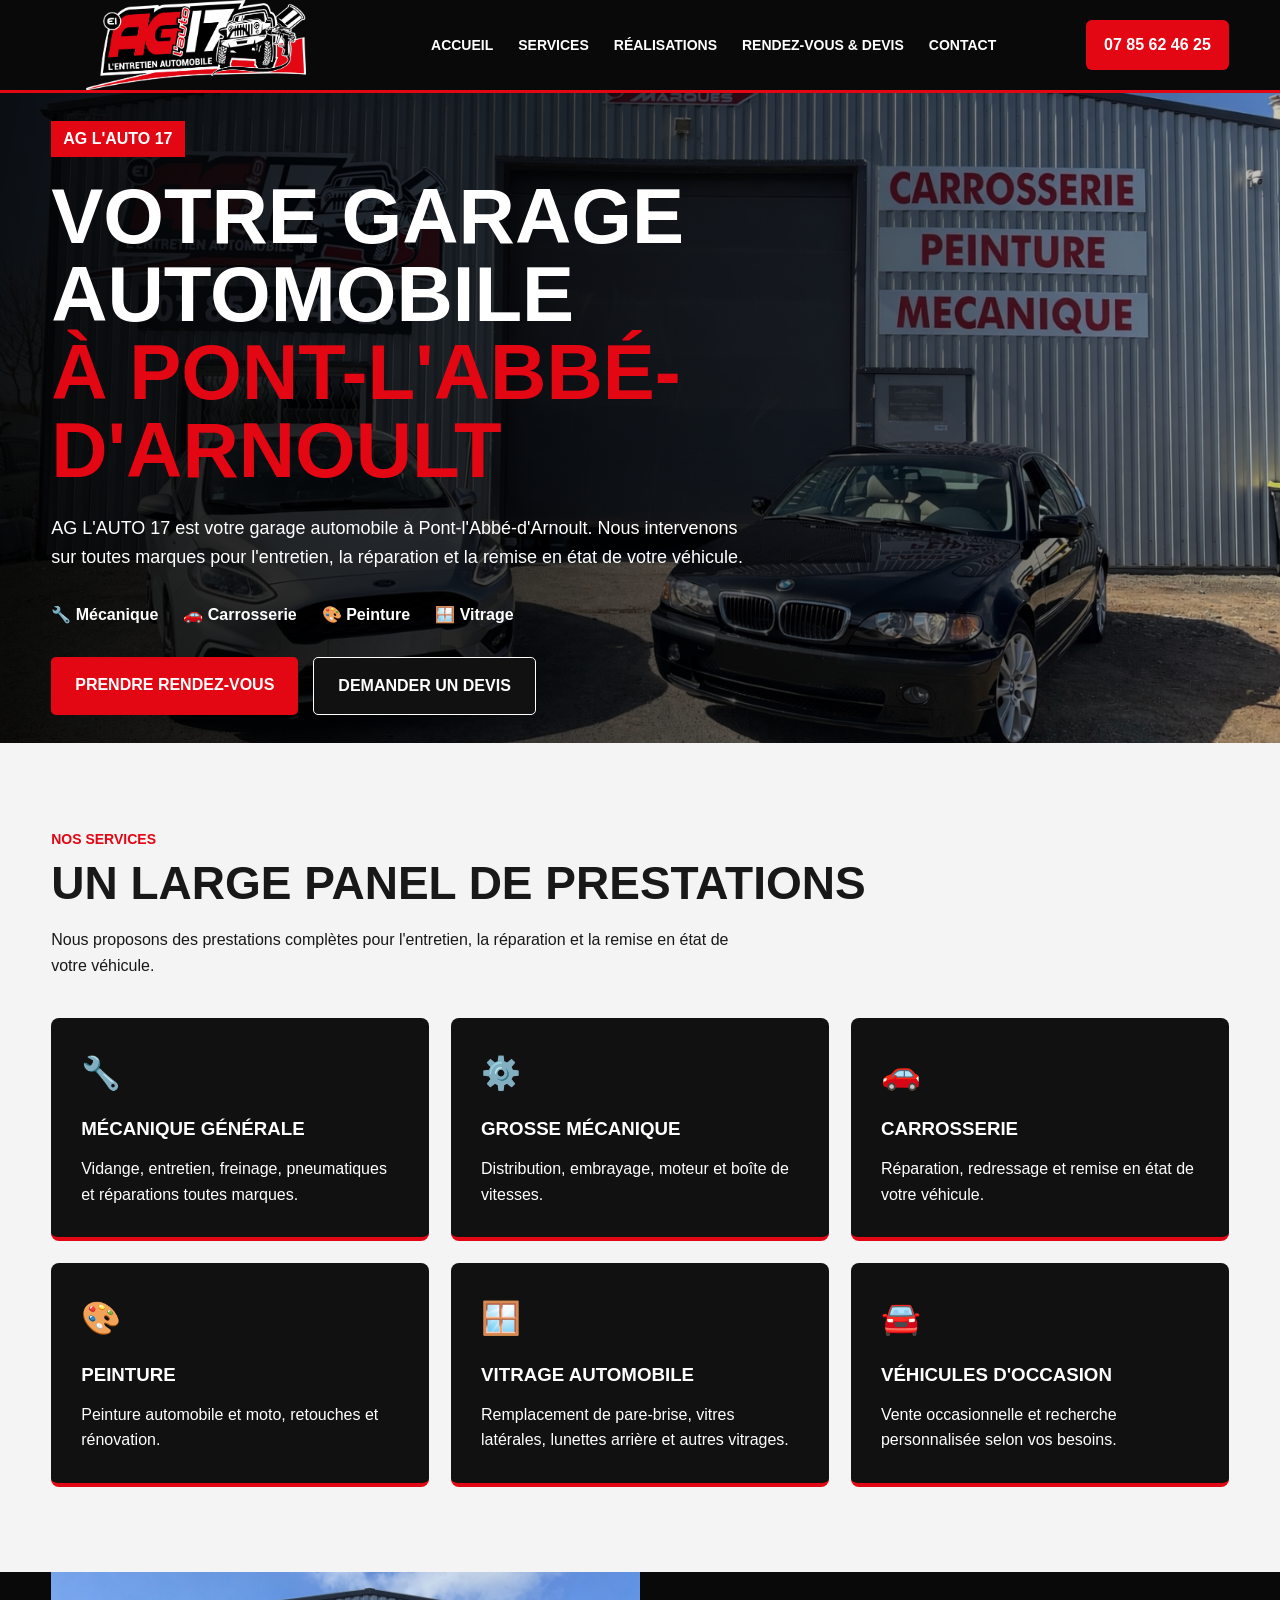
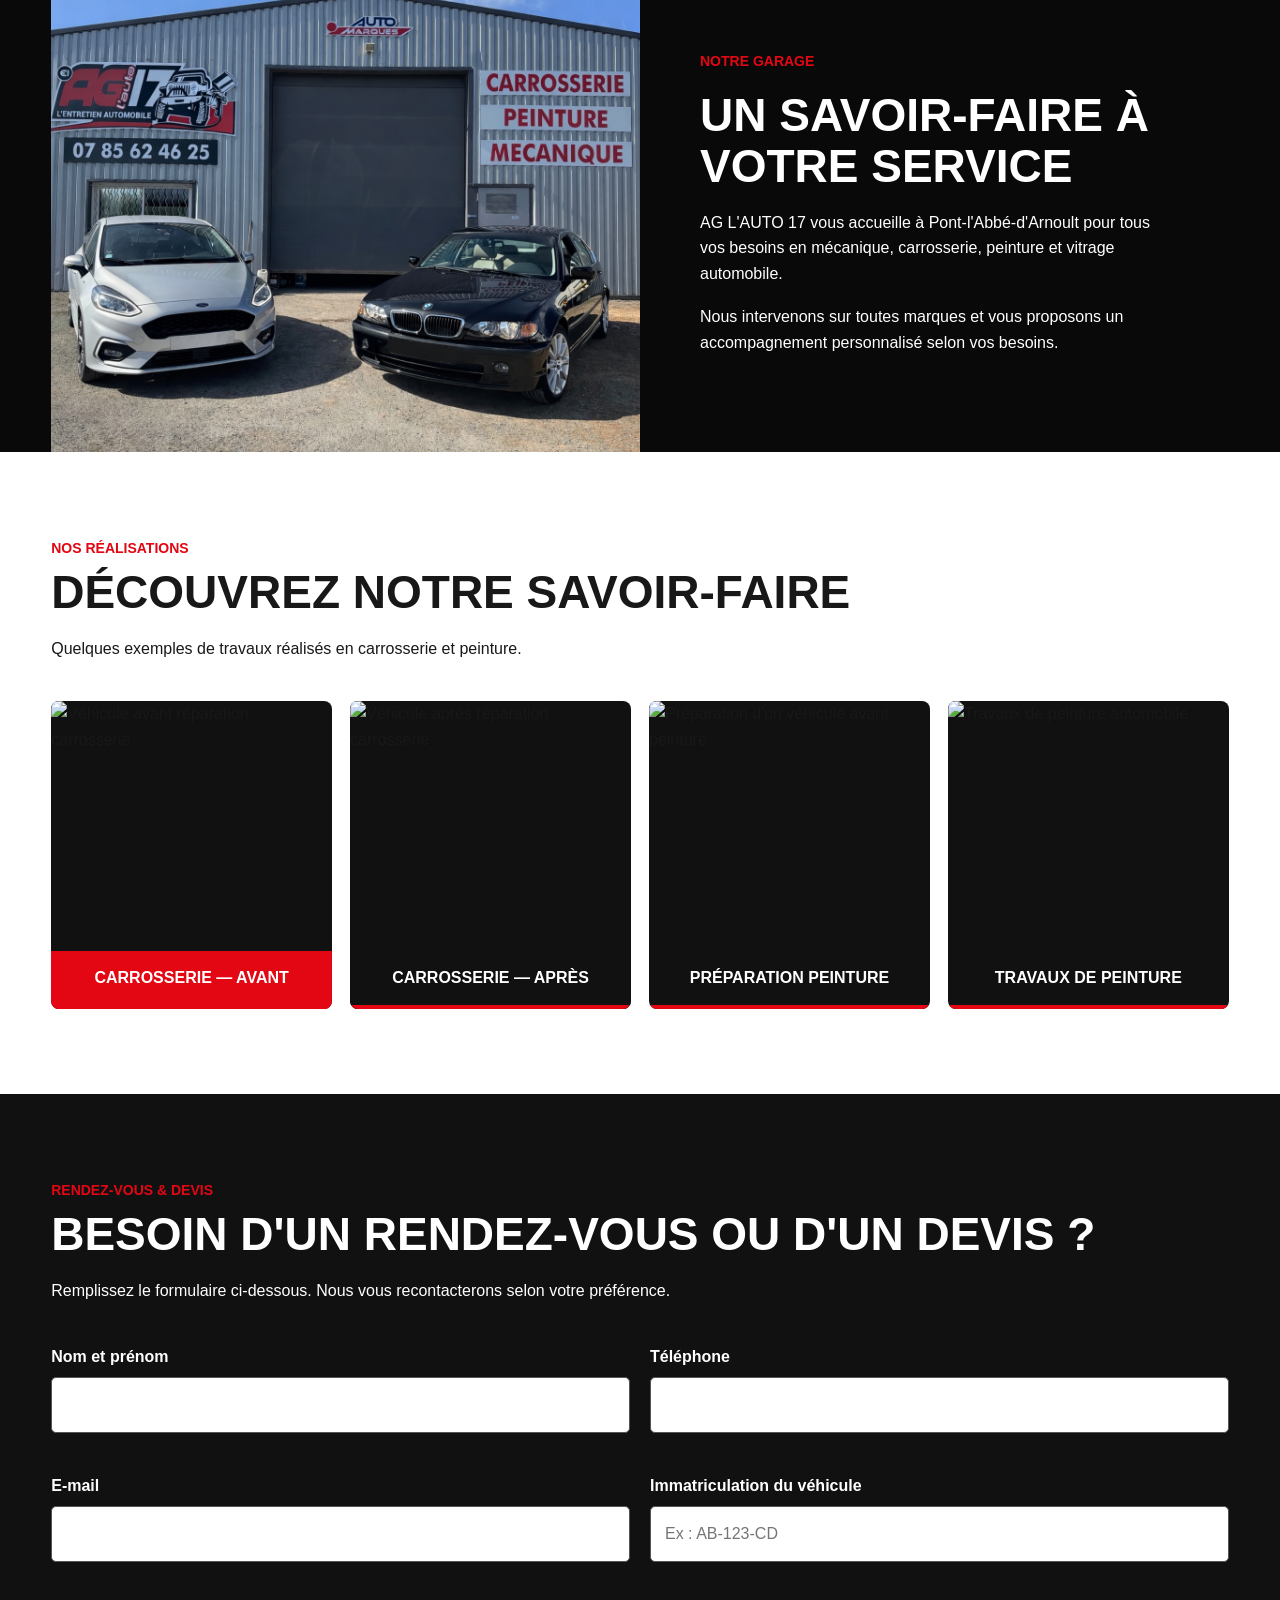
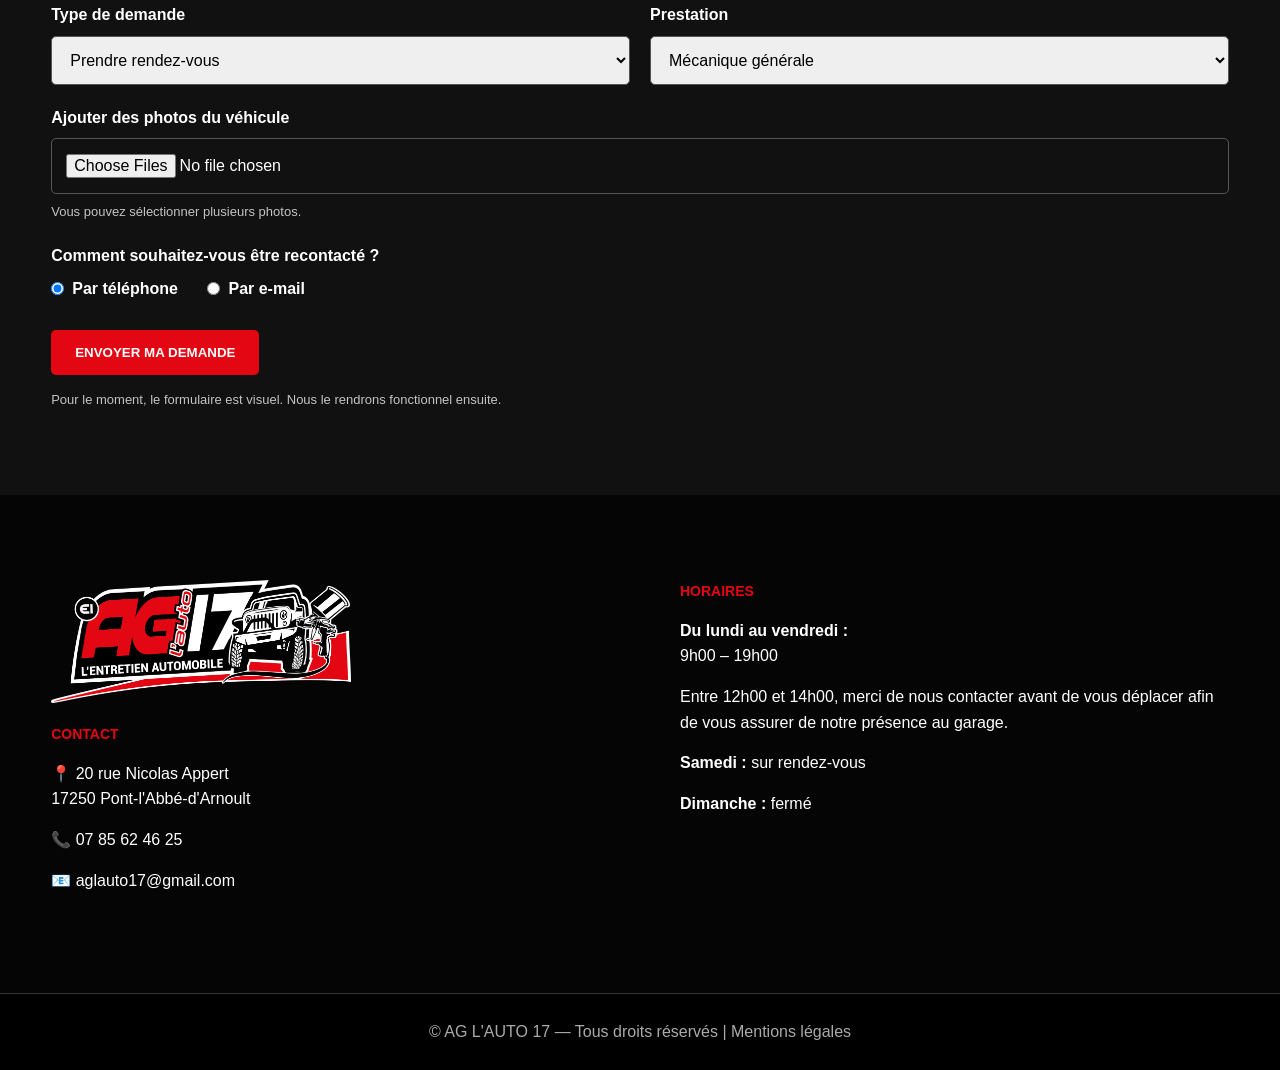
==== commit 4ee0d243: "Add files via upload" ====
--- a/index.html
+++ b/index.html
@@ -506,196 +506,6 @@
 
 
     <!-- PIED DE PAGE -->
-    <!-- MENTIONS LÉGALES -->
- <!-- MENTIONS LÉGALES -->
-
-    <div class="container">
-
-        <p class="section-mini-title red">
-            Informations légales
-        </p>
-
-        <h2>Mentions légales</h2>
-
-        <h3>Éditeur du site</h3>
-
-        <p>
-            <strong>AG L'AUTO 17</strong><br>
-            Entreprise individuelle (EI)<br>
-            20 rue Nicolas Appert<br>
-            17250 Pont-l'Abbé-d'Arnoult<br>
-            France
-        </p>
-
-        <p>
-            <strong>SIRET :</strong> 944 997 642 00011<br>
-            <strong>Responsable de la publication :</strong> Xavier Bodenschatz
-        </p>
-
-        <p>
-            <strong>Téléphone :</strong>
-            <a href="tel:0785624625">07 85 62 46 25</a><br>
-
-            <strong>E-mail :</strong>
-            <a href="mailto:aglauto17@gmail.com">
-                aglauto17@gmail.com
-            </a>
-        </p>
-
-        <h3>Données personnelles</h3>
-
-        <p>
-            Les informations transmises via le formulaire sont utilisées
-            uniquement pour traiter votre demande de rendez-vous ou de devis
-            et pour vous recontacter.
-        </p>
-
-        <p>
-            Les données pouvant être transmises comprennent votre nom,
-            votre numéro de téléphone, votre adresse e-mail,
-            l'immatriculation de votre véhicule, votre message
-            et les éventuelles photos envoyées.
-        </p>
-
-        <p>
-            Pour toute demande concernant vos données personnelles,
-            vous pouvez nous contacter à :
-            <a href="mailto:aglauto17@gmail.com">
-                aglauto17@gmail.com
-            </a>
-        </p>
-
-        <h3>Propriété intellectuelle</h3>
-
-        <p>
-            Les textes, photographies, logos et autres contenus présents
-            sur ce site ne peuvent pas être reproduits ou utilisés sans
-            autorisation préalable, sauf dans les cas prévus par la loi.
-        </p>
-
-   <h3>Hébergement</h3>
-
-<p>
-    Ce site est hébergé par :<br>
-    <strong>GitHub, Inc.</strong><br>
-    88 Colin P. Kelly Jr. Street<br>
-    San Francisco, CA 94107<br>
-    États-Unis
-</p>
-
-        <p>
-            Les informations concernant l'hébergeur seront ajoutées
-            lors de la mise en ligne définitive du site.
-        </p>
-
-    </div>
-
-</section>
-    <div class="container">
-
-        <p class="section-mini-title red">
-            Mentions légales
-        </p>
-
-        <h2>Mentions légales</h2>
-
-        <p>
-            <strong>Éditeur du site :</strong><br>
-            AG L'AUTO 17<br>
-            20 rue Nicolas Appert<br>
-            17250 Pont-l'Abbé-d'Arnoult<br>
-            France
-        </p>
-
-        <p>
-            <strong>Téléphone :</strong>
-            <a href="tel:0785624625">07 85 62 46 25</a><br>
-
-            <strong>E-mail :</strong>
-            <a href="mailto:aglauto17@gmail.com">
-                aglauto17@gmail.com
-            </a>
-        </p>
-
-        <p>
-            <strong>Forme juridique :</strong> À COMPLÉTER<br>
-            <strong>SIREN / SIRET :</strong> À COMPLÉTER<br>
-            <strong>RCS / RM :</strong> À COMPLÉTER SI APPLICABLE<br>
-            <strong>Numéro de TVA intracommunautaire :</strong>
-            À COMPLÉTER SI APPLICABLE
-        </p>
-
-        <p>
-            <strong>Directeur de la publication :</strong><br>
-            À COMPLÉTER
-        </p>
-
-        <p>
-            <strong>Hébergement du site :</strong><br>
-            À COMPLÉTER APRÈS LA MISE EN LIGNE
-        </p>
-
-        <h3>Protection des données personnelles</h3>
-
-        <p>
-            Les informations transmises par l'intermédiaire du formulaire
-            de contact, de rendez-vous ou de demande de devis sont utilisées
-            uniquement afin de traiter votre demande et de vous recontacter.
-        </p>
-
-        <p>
-            Les données susceptibles d'être collectées comprennent notamment
-            votre nom et prénom, votre numéro de téléphone, votre adresse
-            e-mail, l'immatriculation de votre véhicule, votre message ainsi
-            que les éventuelles photos que vous transmettez.
-        </p>
-
-        <p>
-            Pour toute question concernant vos données personnelles ou pour
-            exercer vos droits, vous pouvez nous contacter à l'adresse :
-            <a href="mailto:aglauto17@gmail.com">
-                aglauto17@gmail.com
-            </a>.
-        </p>
-
-        <h3>Propriété intellectuelle</h3>
-
-        <p>
-            Les textes, photographies, logos et autres contenus présents
-            sur ce site sont protégés par les règles applicables en matière
-            de propriété intellectuelle. Toute reproduction ou utilisation
-            sans autorisation préalable est interdite, sauf dans les cas
-            prévus par la loi.
-        </p>
-
-    </div>
-
-</section>
-    <div class="container">
-
-        <p class="section-mini-title red">
-            Mentions légales
-        </p>
-
-        <p>
-            <strong>AG L'AUTO 17</strong><br>
-            20 rue Nicolas Appert<br>
-            17250 Pont-l'Abbé-d'Arnoult
-        </p>
-
-        <p>
-            Téléphone : 07 85 62 46 25<br>
-            E-mail : aglauto17@gmail.com
-        </p>
-
-        <p>
-            Les informations transmises via le formulaire sont utilisées
-            uniquement pour répondre à votre demande de rendez-vous ou de devis.
-        </p>
-
-    </div>
-
-</section>
     <footer class="footer">
 
         <div class="container">
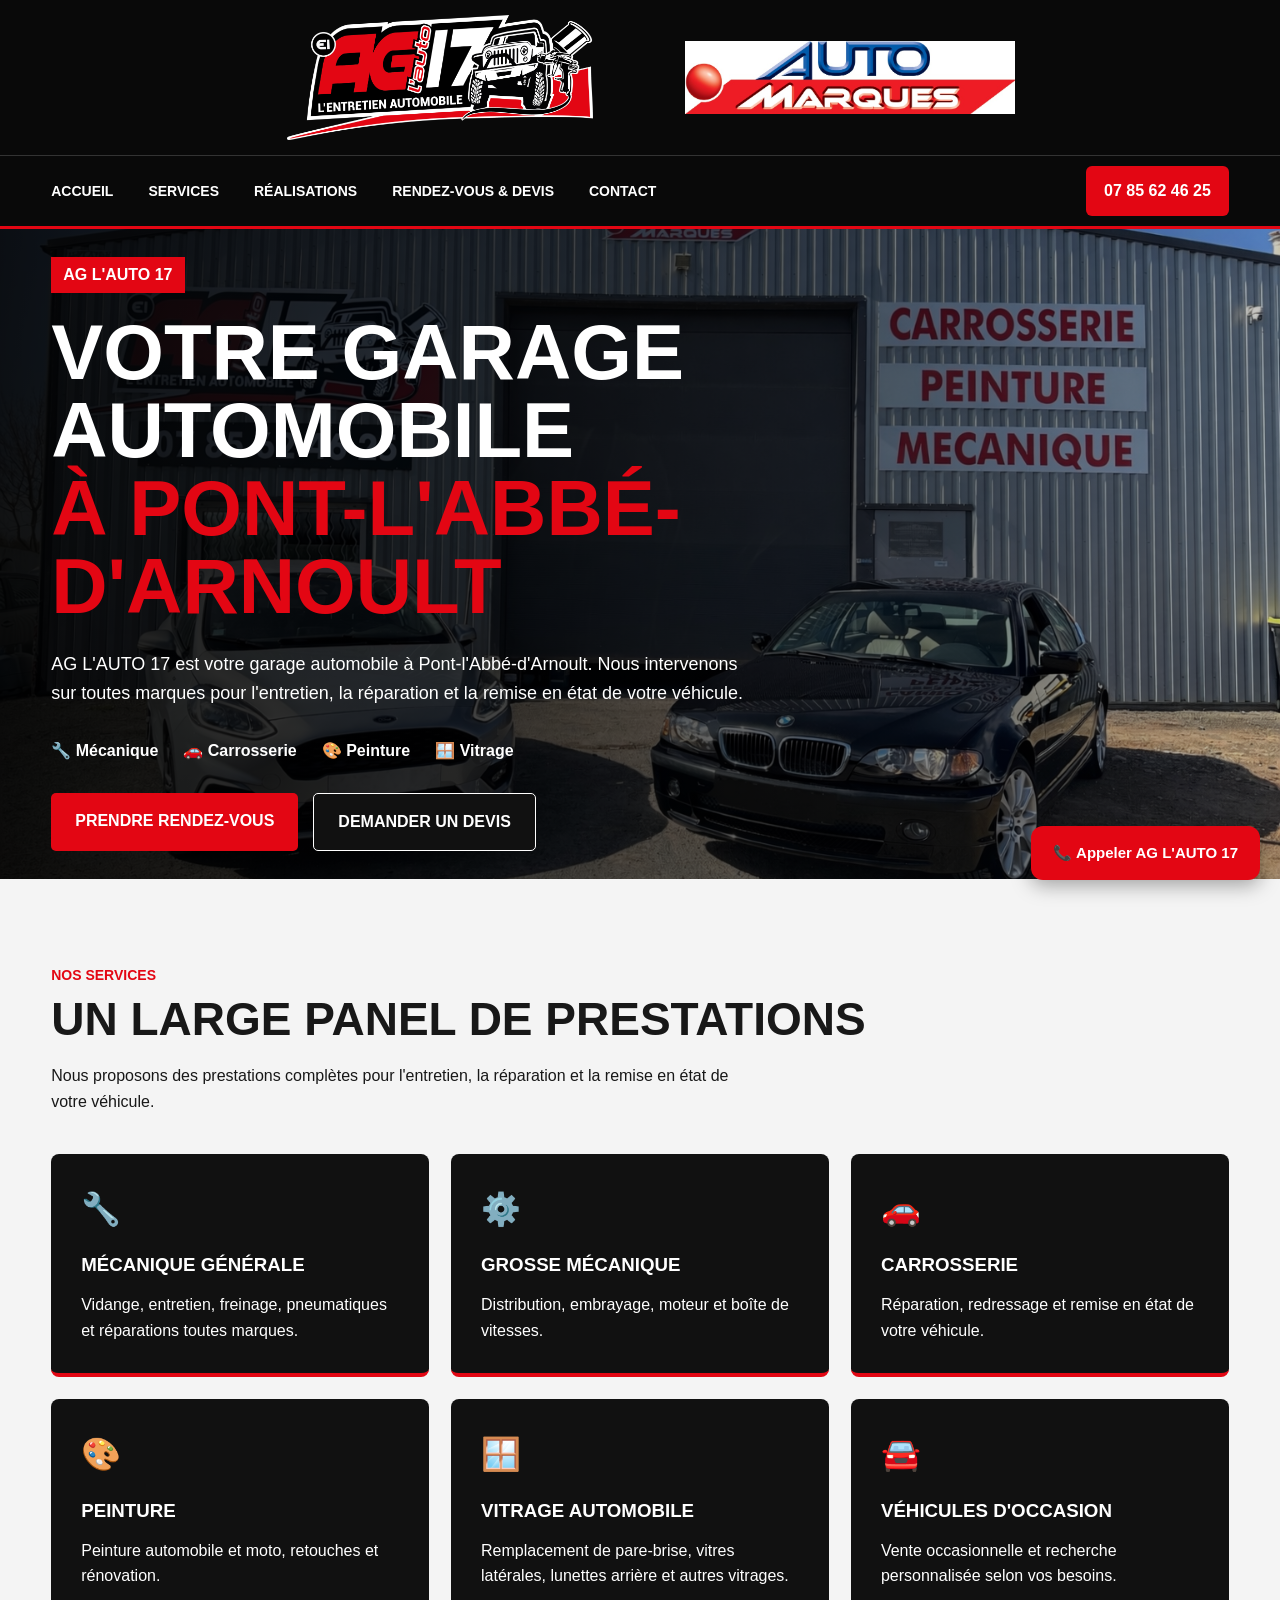
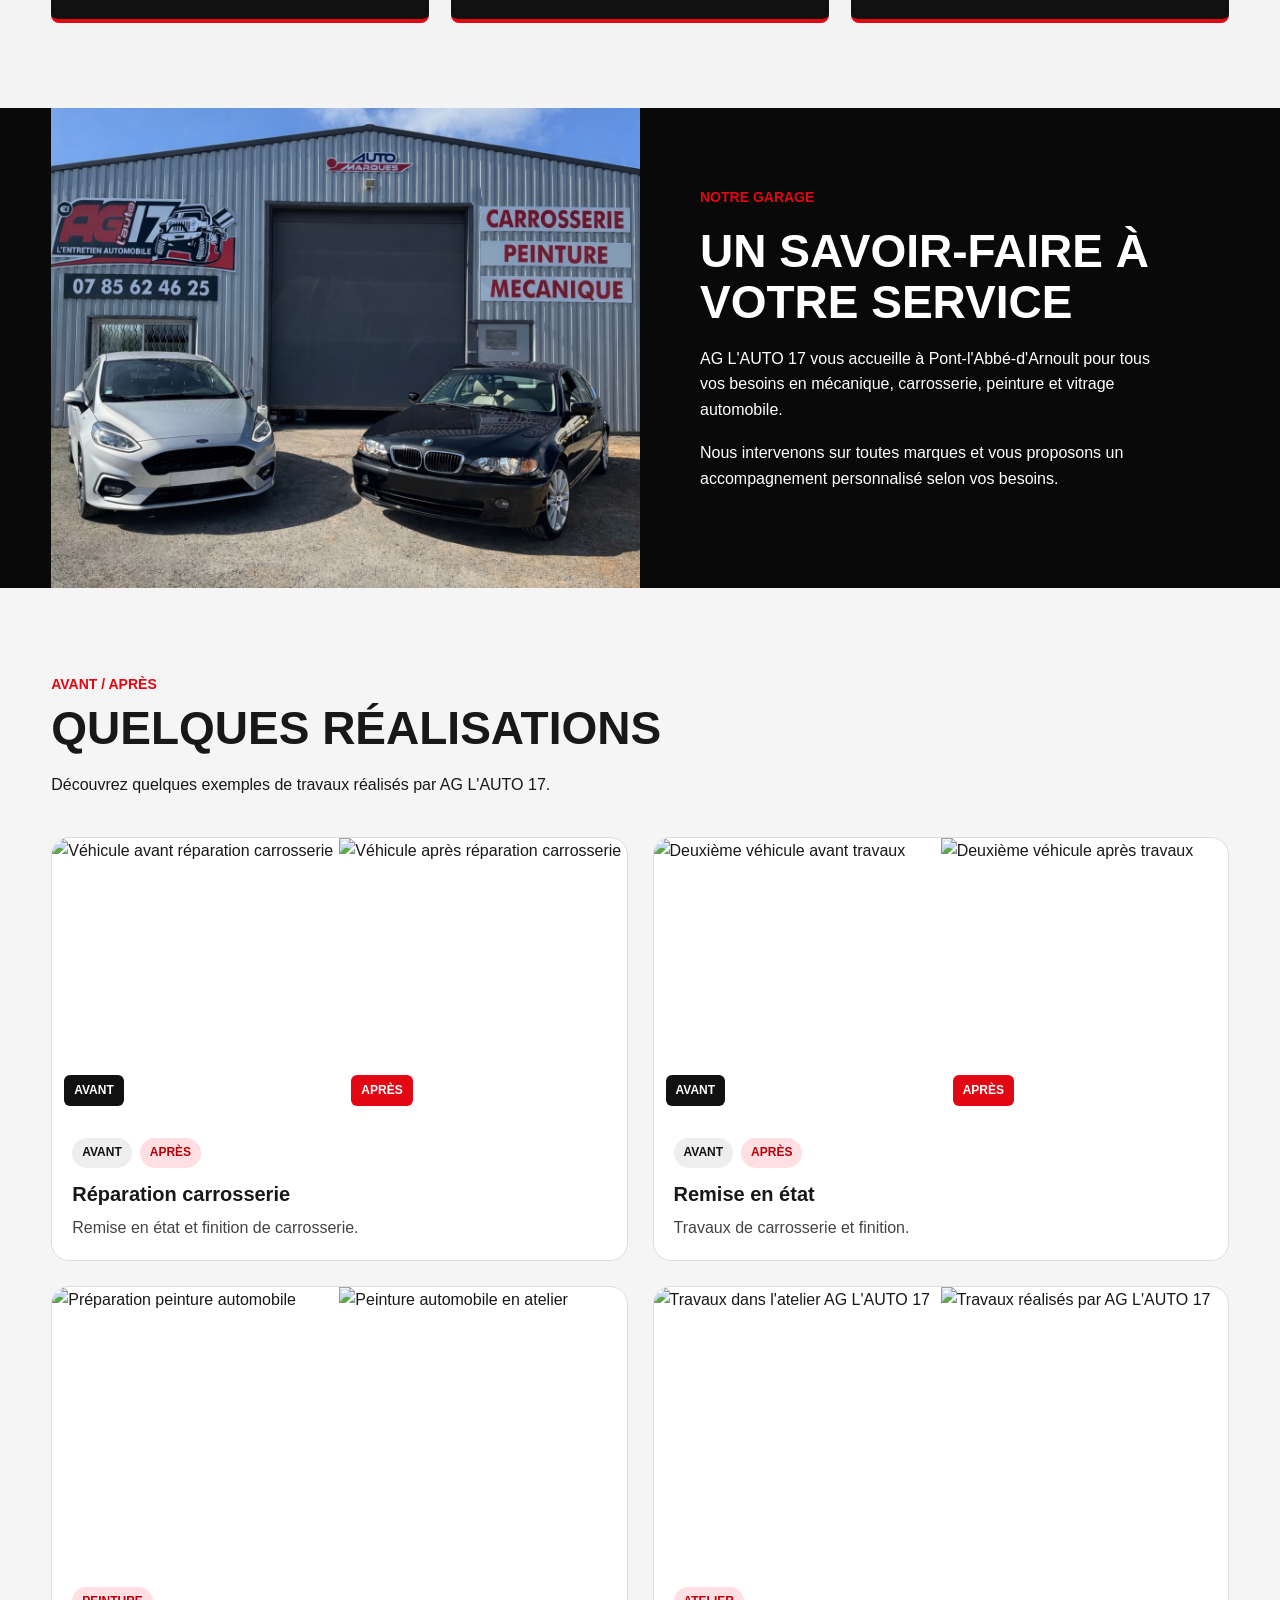
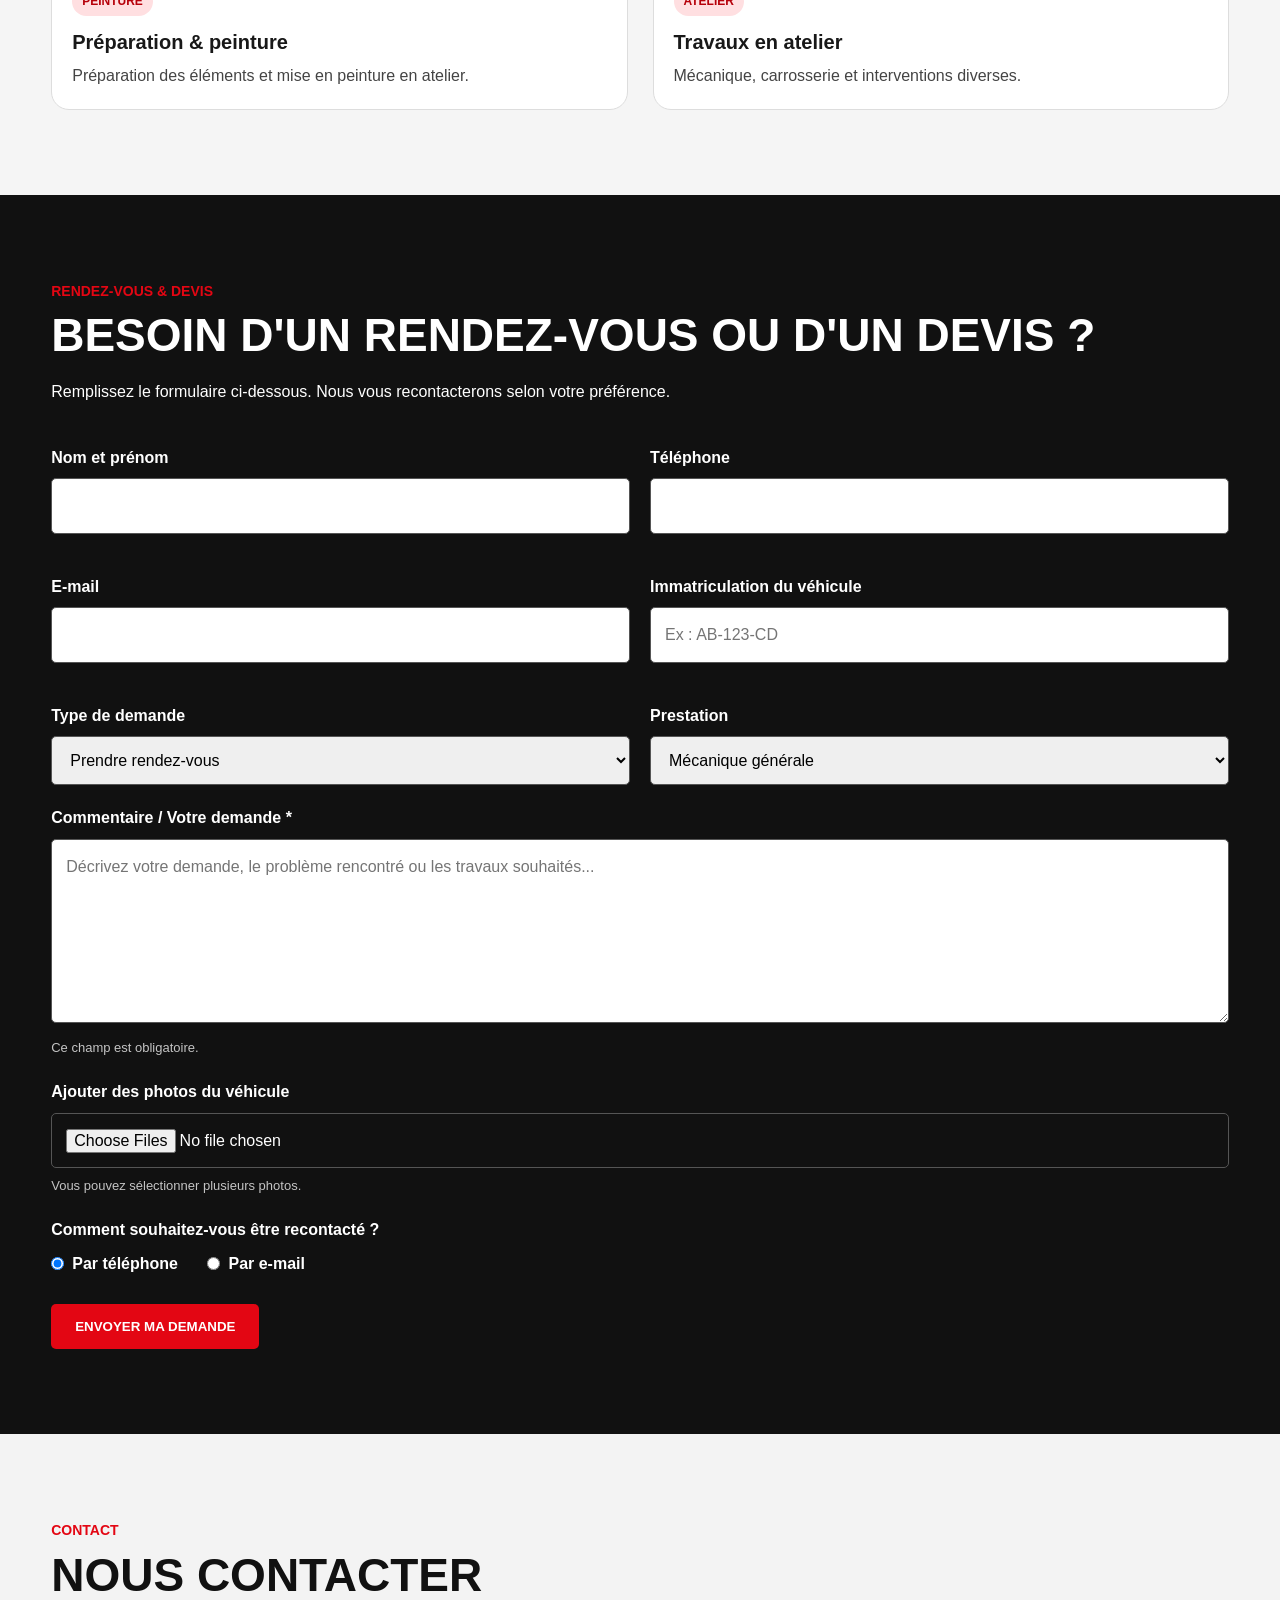
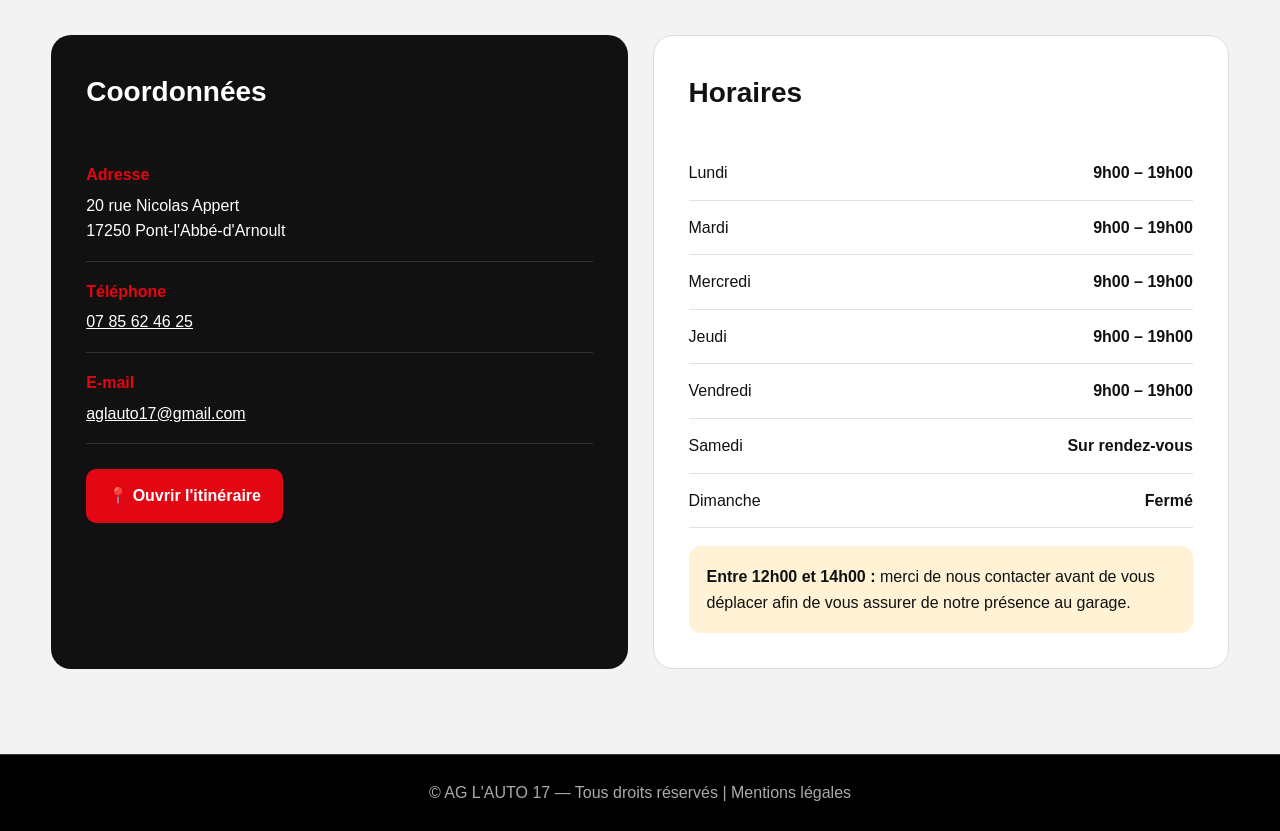
==== commit fb9c2e72: "Add files via upload" ====
--- a/index.html
+++ b/index.html
@@ -19,13 +19,30 @@
 <body>
 
     <!-- MENU -->
-    <header class="header">
-
-        <div class="container header-content">
-
-<a href="#accueil" class="logo">
-    <img src="images/logo.png" alt="Logo AG L'AUTO 17">
-</a>
+ <header class="header">
+
+    <!-- LIGNE DES LOGOS -->
+    <div class="header-logos">
+        <div class="container logos-header">
+
+            <a href="#accueil" class="logo">
+                <img src="images/logo.png" alt="Logo AG L'AUTO 17">
+            </a>
+
+            <img
+                src="images/automarques.jpg"
+                alt="Auto Marques"
+                class="logo-automarques"
+            >
+
+        </div>
+    </div>
+
+
+    <!-- LIGNE DU MENU -->
+    <div class="header-menu">
+
+        <div class="container menu-content">
 
             <nav class="nav">
                 <a href="#accueil">Accueil</a>
@@ -41,8 +58,9 @@
 
         </div>
 
-    </header>
-
+    </div>
+
+</header>
 
     <!-- ACCUEIL -->
     <main>
@@ -214,64 +232,185 @@
         </section>
 
 
-        <!-- REALISATIONS -->
-        <section id="realisations" class="section">
-
-            <div class="container">
-
-                <p class="section-mini-title">
-                    Nos réalisations
-                </p>
-
-                <h2>Découvrez notre savoir-faire</h2>
-
-                <p class="section-intro">
-                    Quelques exemples de travaux réalisés en carrosserie
-                    et peinture.
-                </p>
-
-                <div class="gallery">
-
-                    <figure class="gallery-card">
+<!-- REALISATIONS -->
+<section id="realisations" class="section realisations-section">
+
+    <div class="container">
+
+        <p class="section-mini-title">
+            Avant / Après
+        </p>
+
+        <h2>Quelques réalisations</h2>
+
+        <p class="section-intro">
+            Découvrez quelques exemples de travaux réalisés par AG L'AUTO 17.
+        </p>
+
+        <div class="realisations-grid">
+
+            <!-- RÉALISATION 1 -->
+            <article class="realisation-card">
+
+                <div class="avant-apres-images">
+
+                    <div class="realisation-image">
                         <img
                             src="images/avant1.jpg"
                             alt="Véhicule avant réparation carrosserie"
                         >
-                        <figcaption>Carrosserie — Avant</figcaption>
-                    </figure>
-
-
-                    <figure class="gallery-card">
+                        <span class="photo-badge avant-badge">AVANT</span>
+                    </div>
+
+                    <div class="realisation-image">
                         <img
                             src="images/apres1.jpg"
                             alt="Véhicule après réparation carrosserie"
                         >
-                        <figcaption>Carrosserie — Après</figcaption>
-                    </figure>
-
-
-                    <figure class="gallery-card">
+                        <span class="photo-badge apres-badge">APRÈS</span>
+                    </div>
+
+                </div>
+
+                <div class="realisation-content">
+
+                    <div class="realisation-tags">
+                        <span>AVANT</span>
+                        <span class="tag-red">APRÈS</span>
+                    </div>
+
+                    <h3>Réparation carrosserie</h3>
+
+                    <p>
+                        Remise en état et finition de carrosserie.
+                    </p>
+
+                </div>
+
+            </article>
+
+
+            <!-- RÉALISATION 2 -->
+            <article class="realisation-card">
+
+                <div class="avant-apres-images">
+
+                    <div class="realisation-image">
+                        <img
+                            src="images/avant2.jpg"
+                            alt="Deuxième véhicule avant travaux"
+                        >
+                        <span class="photo-badge avant-badge">AVANT</span>
+                    </div>
+
+                    <div class="realisation-image">
+                        <img
+                            src="images/apres2.jpg"
+                            alt="Deuxième véhicule après travaux"
+                        >
+                        <span class="photo-badge apres-badge">APRÈS</span>
+                    </div>
+
+                </div>
+
+                <div class="realisation-content">
+
+                    <div class="realisation-tags">
+                        <span>AVANT</span>
+                        <span class="tag-red">APRÈS</span>
+                    </div>
+
+                    <h3>Remise en état</h3>
+
+                    <p>
+                        Travaux de carrosserie et finition.
+                    </p>
+
+                </div>
+
+            </article>
+
+
+            <!-- RÉALISATION 3 -->
+            <article class="realisation-card">
+
+                <div class="avant-apres-images">
+
+                    <div class="realisation-image">
                         <img
                             src="images/peinture1.jpg"
-                            alt="Préparation d'un véhicule avant peinture"
+                            alt="Préparation peinture automobile"
                         >
-                        <figcaption>Préparation peinture</figcaption>
-                    </figure>
-
-
-                    <figure class="gallery-card">
+                    </div>
+
+                    <div class="realisation-image">
                         <img
                             src="images/peinture2.jpg"
-                            alt="Travaux de peinture automobile"
+                            alt="Peinture automobile en atelier"
                         >
-                        <figcaption>Travaux de peinture</figcaption>
-                    </figure>
-
-                </div>
-
-            </div>
-
-        </section>
+                    </div>
+
+                </div>
+
+                <div class="realisation-content">
+
+                    <div class="realisation-tags">
+                        <span class="tag-red">PEINTURE</span>
+                    </div>
+
+                    <h3>Préparation & peinture</h3>
+
+                    <p>
+                        Préparation des éléments et mise en peinture en atelier.
+                    </p>
+
+                </div>
+
+            </article>
+
+
+            <!-- RÉALISATION 4 -->
+            <article class="realisation-card">
+
+                <div class="avant-apres-images">
+
+                    <div class="realisation-image">
+                        <img
+                            src="images/atelier1.jpg"
+                            alt="Travaux dans l'atelier AG L'AUTO 17"
+                        >
+                    </div>
+
+                    <div class="realisation-image">
+                        <img
+                            src="images/atelier2.jpg"
+                            alt="Travaux réalisés par AG L'AUTO 17"
+                        >
+                    </div>
+
+                </div>
+
+                <div class="realisation-content">
+
+                    <div class="realisation-tags">
+                        <span class="tag-red">ATELIER</span>
+                    </div>
+
+                    <h3>Travaux en atelier</h3>
+
+                    <p>
+                        Mécanique, carrosserie et interventions diverses.
+                    </p>
+
+                </div>
+
+            </article>
+
+        </div>
+
+    </div>
+
+</section>
 
 
         <!-- RENDEZ-VOUS -->
@@ -375,7 +514,23 @@
                         </div>
 
                     </div>
-
+<div class="form-group">
+    <label for="message">
+        Commentaire / Votre demande *
+    </label>
+
+    <textarea
+        id="message"
+        name="message"
+        rows="6"
+        placeholder="Décrivez votre demande, le problème rencontré ou les travaux souhaités..."
+        required
+    ></textarea>
+
+    <p class="form-help">
+        Ce champ est obligatoire.
+    </p>
+</div>
 
 <div class="form-group">
     <label for="photos">Ajouter des photos du véhicule</label>
@@ -424,10 +579,7 @@
                         Envoyer ma demande
                     </button>
 
-                    <p class="form-info">
-                        Pour le moment, le formulaire est visuel.
-                        Nous le rendrons fonctionnel ensuite.
-                    </p>
+
 
                 </form>
 
@@ -437,89 +589,138 @@
 
 
         <!-- CONTACT -->
-        <section id="contact" class="section contact-section">
-
-            <div class="container contact-grid">
-
-                <div>
-
-<img src="images/logo.png" alt="Logo AG L'AUTO 17" class="logo-contact">
-
-<p class="section-mini-title red">
-    Contact
-</p>
-
-                    <p>
-                        📍 20 rue Nicolas Appert<br>
+<section id="contact" class="section contact-section">
+
+    <div class="container">
+
+        <p class="section-mini-title red">
+            Contact
+        </p>
+
+        <h2>Nous contacter</h2>
+
+        <div class="contact-cards">
+
+            <!-- COORDONNÉES -->
+            <div class="contact-card contact-coordinates">
+
+                <h3>Coordonnées</h3>
+
+                <div class="contact-line">
+                    <span class="contact-label">Adresse</span>
+                    <p>
+                        20 rue Nicolas Appert<br>
                         17250 Pont-l'Abbé-d'Arnoult
                     </p>
-
-                    <p>
-                        📞
+                </div>
+
+                <div class="contact-line">
+                    <span class="contact-label">Téléphone</span>
+                    <p>
                         <a href="tel:0785624625">
                             07 85 62 46 25
                         </a>
                     </p>
-
-                    <p>
-                        📧
+                </div>
+
+                <div class="contact-line">
+                    <span class="contact-label">E-mail</span>
+                    <p>
                         <a href="mailto:aglauto17@gmail.com">
                             aglauto17@gmail.com
                         </a>
                     </p>
-
-                </div>
-
-
-                <div>
-
-                    <p class="section-mini-title red">
-                        Horaires
-                    </p>
-
-                    <p>
-                        <strong>Du lundi au vendredi :</strong><br>
-                        9h00 – 19h00
-                    </p>
-
-                    <p>
-                        Entre 12h00 et 14h00, merci de nous contacter
-                        avant de vous déplacer afin de vous assurer
-                        de notre présence au garage.
-                    </p>
-
-                    <p>
-                        <strong>Samedi :</strong> sur rendez-vous
-                    </p>
-
-                    <p>
-                        <strong>Dimanche :</strong> fermé
-                    </p>
-
-                </div>
+                </div>
+
+                <a
+                    href="https://www.google.com/maps/search/?api=1&query=20+rue+Nicolas+Appert+17250+Pont-l%27Abbe-d%27Arnoult"
+                    target="_blank"
+                    class="itineraire-btn"
+                >
+                    📍 Ouvrir l'itinéraire
+                </a>
 
             </div>
 
-        </section>
-
-    </main>
-
-
-    <!-- PIED DE PAGE -->
-    <footer class="footer">
-
-        <div class="container">
-
-<p>
-© AG L'AUTO 17 — Tous droits réservés |
-<a href="mentions-legales.html">Mentions légales</a>
-</p>
+
+            <!-- HORAIRES -->
+            <div class="contact-card horaires-card">
+
+                <h3>Horaires</h3>
+
+                <div class="horaire-line">
+                    <span>Lundi</span>
+                    <strong>9h00 – 19h00</strong>
+                </div>
+
+                <div class="horaire-line">
+                    <span>Mardi</span>
+                    <strong>9h00 – 19h00</strong>
+                </div>
+
+                <div class="horaire-line">
+                    <span>Mercredi</span>
+                    <strong>9h00 – 19h00</strong>
+                </div>
+
+                <div class="horaire-line">
+                    <span>Jeudi</span>
+                    <strong>9h00 – 19h00</strong>
+                </div>
+
+                <div class="horaire-line">
+                    <span>Vendredi</span>
+                    <strong>9h00 – 19h00</strong>
+                </div>
+
+                <div class="horaire-line">
+                    <span>Samedi</span>
+                    <strong>Sur rendez-vous</strong>
+                </div>
+
+                <div class="horaire-line">
+                    <span>Dimanche</span>
+                    <strong>Fermé</strong>
+                </div>
+
+                <div class="horaire-info">
+                    <strong>Entre 12h00 et 14h00 :</strong>
+                    merci de nous contacter avant de vous déplacer afin de vous assurer de notre présence au garage.
+                </div>
+
+            </div>
+
         </div>
 
-    </footer>
-
-
-    <script src="script.js"></script>
+    </div>
+
+</section>
+
+</main>
+
+
+<!-- PIED DE PAGE -->
+<footer class="footer">
+
+    <div class="container">
+
+        <p>
+            © AG L'AUTO 17 — Tous droits réservés |
+            <a href="mentions-legales.html">Mentions légales</a>
+        </p>
+
+    </div>
+
+</footer>
+
+
+<!-- BOUTON APPEL QUI SUIT LE CLIENT -->
+<a href="tel:0785624625" class="floating-call">
+    📞 Appeler AG L'AUTO 17
+</a>
+
+
+<script src="script.js"></script>
 
 </body>
 
--- a/style.css
+++ b/style.css
@@ -36,7 +36,7 @@
 
 
 /* =========================
-   MENU
+   EN-TÊTE
 ========================= */
 
 .header {
@@ -48,31 +48,61 @@
     border-bottom: 3px solid #e30613;
 }
 
-.header-content {
-    min-height: 82px;
+
+/* =========================
+   LOGOS EN HAUT
+========================= */
+
+.header-logos {
+    background: #090909;
+}
+
+.logos-header {
+    min-height: 155px;
     display: flex;
     align-items: center;
-    justify-content: space-between;
+    justify-content: center;
+    gap: 70px;
+}
+
+.logo {
+    display: flex;
+    align-items: center;
+}
+
+.logo img {
+    width: 350px;
+    height: 125px;
+    object-fit: contain;
+}
+
+.logo-automarques {
+    width: 330px;
+    height: 125px;
+    object-fit: contain;
+}
+
+
+/* =========================
+   MENU
+========================= */
+
+.header-menu {
+    background: #090909;
+    border-top: 1px solid #333333;
+}
+
+.menu-content {
+    min-height: 70px;
+    display: flex;
+    align-items: center;
     gap: 30px;
 }
 
-.logo-text {
-    color: #ffffff;
-    font-size: 24px;
-    font-weight: 900;
-    font-style: italic;
-}
-
-.logo-text {
-    color: #ffffff;
-    font-size: 24px;
-    font-weight: 900;
-    font-style: italic;
-}
-
 .nav {
     display: flex;
-    gap: 25px;
+    align-items: center;
+    gap: 35px;
 }
 
 .nav a {
@@ -86,10 +116,12 @@
 }
 
 .telephone-header {
+    margin-left: auto;
     background: #e30613;
     padding: 12px 18px;
     border-radius: 6px;
     font-weight: 800;
+    white-space: nowrap;
 }
 
 
@@ -296,34 +328,118 @@
 
 
 /* =========================
-   GALERIE
-========================= */
-
-.gallery {
+   RÉALISATIONS AVANT / APRÈS
+========================= */
+
+.realisations-section {
+    background: #f5f5f5;
+}
+
+.realisations-grid {
     display: grid;
-    grid-template-columns: repeat(4, 1fr);
-    gap: 18px;
-}
-
-.gallery-card {
+    grid-template-columns: repeat(2, 1fr);
+    gap: 25px;
+}
+
+.realisation-card {
+    background: white;
+    border: 1px solid #dddddd;
+    border-radius: 18px;
+    overflow: hidden;
+    transition: transform 0.3s ease, box-shadow 0.3s ease;
+}
+
+.realisation-card:hover {
+    transform: translateY(-5px);
+    box-shadow: 0 10px 30px rgba(0, 0, 0, 0.12);
+}
+
+
+/* DEUX PHOTOS */
+
+.avant-apres-images {
+    display: grid;
+    grid-template-columns: 1fr 1fr;
+}
+
+.realisation-image {
+    position: relative;
+    overflow: hidden;
+}
+
+.realisation-image:first-child {
+    border-right: 2px solid white;
+}
+
+.realisation-image img {
+    width: 100%;
+    height: 280px;
+    object-fit: cover;
+    transition: transform 0.3s ease;
+}
+
+.realisation-card:hover .realisation-image img {
+    transform: scale(1.03);
+}
+
+
+/* AVANT / APRÈS SUR LES PHOTOS */
+
+.photo-badge {
+    position: absolute;
+    bottom: 12px;
+    left: 12px;
+    padding: 6px 10px;
+    border-radius: 6px;
+    font-size: 12px;
+    font-weight: 900;
+}
+
+.avant-badge {
     background: #111111;
-    overflow: hidden;
-    border-radius: 8px;
-}
-
-.gallery-card img {
-    height: 250px;
-    object-fit: cover;
-}
-
-.gallery-card figcaption {
-    color: white;
-    padding: 14px;
+    color: white;
+}
+
+.apres-badge {
+    background: #e30613;
+    color: white;
+}
+
+
+/* TEXTE SOUS LES PHOTOS */
+
+.realisation-content {
+    padding: 20px;
+}
+
+.realisation-tags {
+    display: flex;
+    gap: 8px;
+    margin-bottom: 10px;
+}
+
+.realisation-tags span {
+    background: #eeeeee;
+    color: #111111;
+    padding: 5px 10px;
+    border-radius: 20px;
+    font-size: 12px;
     font-weight: 800;
-    border-bottom: 4px solid #e30613;
-}
-
-
+}
+
+.realisation-tags .tag-red {
+    background: #ffdfe1;
+    color: #b6000a;
+}
+
+.realisation-content h3 {
+    font-size: 20px;
+    margin-bottom: 5px;
+}
+
+.realisation-content p {
+    color: #444444;
+}
 /* =========================
    RENDEZ-VOUS & DEVIS
 ========================= */
@@ -379,37 +495,152 @@
     margin-right: 8px;
 }
 
-.form-info {
-    margin-top: 15px;
+.form-help {
+    margin-top: 8px;
     font-size: 13px;
+    font-weight: normal !important;
     opacity: 0.75;
 }
 
-
 /* =========================
    CONTACT
 ========================= */
 
 .contact-section {
-    background: #050505;
-    color: white;
-}
-
-.contact-grid {
+    background: #f3f3f3;
+    color: #111111;
+}
+
+.contact-section h2 {
+    margin-bottom: 35px;
+}
+
+.contact-cards {
     display: grid;
     grid-template-columns: 1fr 1fr;
-    gap: 80px;
-}
-
-.contact-grid p {
-    margin-bottom: 15px;
-}
-
-.contact-grid a:hover {
+    gap: 25px;
+    align-items: stretch;
+}
+
+
+/* CARTE COORDONNÉES */
+
+.contact-card {
+    border-radius: 20px;
+    overflow: hidden;
+}
+
+.contact-coordinates {
+    background: #111111;
+    color: white;
+    padding: 35px;
+}
+
+.contact-card h3 {
+    font-size: 28px;
+    margin-bottom: 30px;
+}
+
+.contact-line {
+    padding: 17px 0;
+    border-bottom: 1px solid #333333;
+}
+
+.contact-label {
+    display: block;
     color: #e30613;
-}
-
-
+    font-weight: 800;
+    margin-bottom: 5px;
+}
+
+.contact-line p {
+    margin: 0;
+}
+
+.contact-line a {
+    text-decoration: underline;
+}
+
+.contact-line a:hover {
+    color: #e30613;
+}
+
+
+/* BOUTON ITINÉRAIRE */
+
+.itineraire-btn {
+    display: inline-block;
+    margin-top: 25px;
+    background: #e30613;
+    color: white;
+    padding: 14px 22px;
+    border-radius: 10px;
+    font-weight: 800;
+}
+
+.itineraire-btn:hover {
+    background: #ba000a;
+}
+
+
+/* CARTE HORAIRES */
+
+.horaires-card {
+    background: white;
+    padding: 35px;
+    border: 1px solid #dddddd;
+    color: #111111;
+}
+
+.horaire-line {
+    display: flex;
+    align-items: center;
+    justify-content: space-between;
+    gap: 20px;
+    padding: 14px 0;
+    border-bottom: 1px solid #e2e2e2;
+}
+
+.horaire-line strong {
+    text-align: right;
+}
+
+.horaire-info {
+    margin-top: 18px;
+    background: #fff2d5;
+    padding: 18px;
+    border-radius: 12px;
+}
+
+
+/* =========================
+   BOUTON APPEL FIXE
+========================= */
+
+.floating-call {
+    position: fixed;
+    right: 20px;
+    bottom: 20px;
+    z-index: 9999;
+
+    background: #e30613;
+    color: white;
+
+    padding: 15px 22px;
+    border-radius: 12px;
+
+    font-weight: 800;
+    font-size: 15px;
+
+    box-shadow: 0 5px 20px rgba(0, 0, 0, 0.35);
+
+    transition: 0.2s ease;
+}
+
+.floating-call:hover {
+    background: #ba000a;
+    transform: translateY(-3px);
+}
 /* =========================
    PIED DE PAGE
 ========================= */
@@ -422,17 +653,44 @@
     border-top: 1px solid #333333;
 }
 
-
-/* =========================
-   TÉLÉPHONE / TABLETTE
+.footer a:hover {
+    color: #e30613;
+}
+
+
+/* =========================
+   TABLETTE
 ========================= */
 
 @media (max-width: 900px) {
+
+    .logos-header {
+        min-height: 125px;
+        gap: 30px;
+    }
+
+    .logo img {
+        width: 260px;
+        height: 100px;
+    }
+
+    .logo-automarques {
+        width: 240px;
+        height: 100px;
+    }
 
     .nav {
         display: none;
     }
 
+    .menu-content {
+        justify-content: flex-end;
+    }
+
+    .telephone-header {
+        margin-left: auto;
+    }
+
     .services-grid {
         grid-template-columns: repeat(2, 1fr);
     }
@@ -447,19 +705,61 @@
 }
 
 
+/* =========================
+   TÉLÉPHONE
+========================= */
+
 @media (max-width: 600px) {
-
-    .header-content {
-        min-height: 70px;
-    }
-
-    .logo-text {
-        font-size: 18px;
+    .realisations-grid {
+    grid-template-columns: 1fr;
+}
+
+.realisation-image img {
+    height: 190px;
+}
+.contact-cards {
+    grid-template-columns: 1fr;
+}
+
+.contact-coordinates,
+.horaires-card {
+    padding: 25px;
+}
+
+.horaire-line {
+    gap: 10px;
+}
+
+.floating-call {
+    right: 10px;
+    bottom: 10px;
+    padding: 12px 16px;
+    font-size: 13px;
+}
+    .logos-header {
+        min-height: 100px;
+        gap: 15px;
+    }
+
+    .logo img {
+        width: 170px;
+        height: 80px;
+    }
+
+    .logo-automarques {
+        width: 145px;
+        height: 80px;
+    }
+
+    .menu-content {
+        min-height: 60px;
+        justify-content: center;
     }
 
     .telephone-header {
-        font-size: 13px;
-        padding: 10px;
+        margin: auto;
+        font-size: 14px;
+        padding: 10px 18px;
     }
 
     .hero {
@@ -491,61 +791,4 @@
         grid-template-columns: 1fr;
         gap: 35px;
     }
-
-}/* LOGO AG L'AUTO 17 */
-
-.logo {
-    display: flex;
-    align-items: center;
-}
-
-.logo img {
-    width: 290px;
-    height: 90px;
-    object-fit: contain;
-}/* AVANT / APRES */
-
-.gallery-card {
-    position: relative;
-    transition: transform 0.3s ease;
-}
-
-.gallery-card:hover {
-    transform: translateY(-8px);
-}
-
-.gallery-card figcaption {
-    text-align: center;
-    font-size: 16px;
-    text-transform: uppercase;
-}
-
-.gallery-card:first-child figcaption {
-    background: #e30613;
-}
-
-.gallery-card:nth-child(2) figcaption {
-    background: #111111;
-}.form-help {
-    margin-top: 8px;
-    font-size: 13px;
-    font-weight: normal !important;
-    opacity: 0.75;
-}/* LOGO DANS LA PARTIE CONTACT */
-
-.logo-contact {
-    width: 300px;
-    height: auto;
-    object-fit: contain;
-    margin-bottom: 20px;
-}/* MENTIONS LÉGALES */
-
-.mentions-section {
-    background: #111111;
-    color: #cccccc;
-    padding: 45px 0;
-}
-
-.mentions-section p {
-    margin-bottom: 15px;
 }
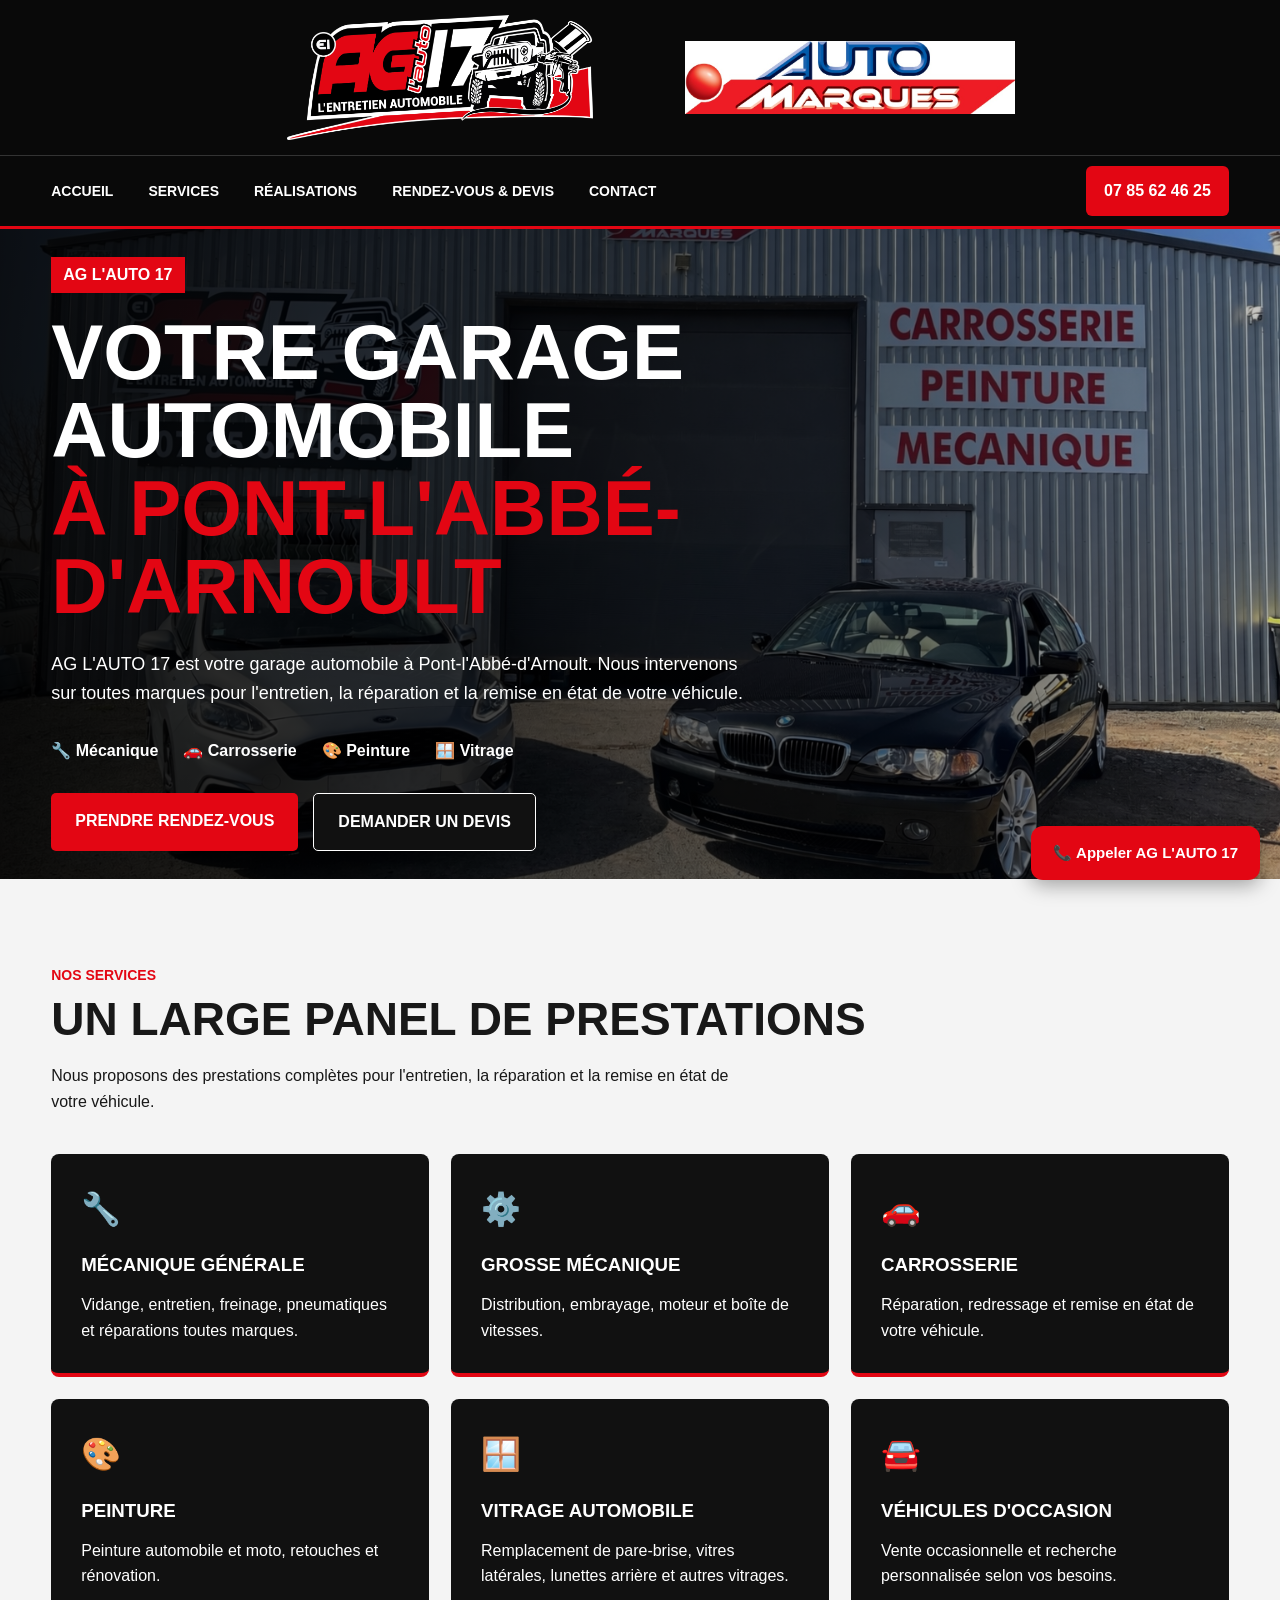
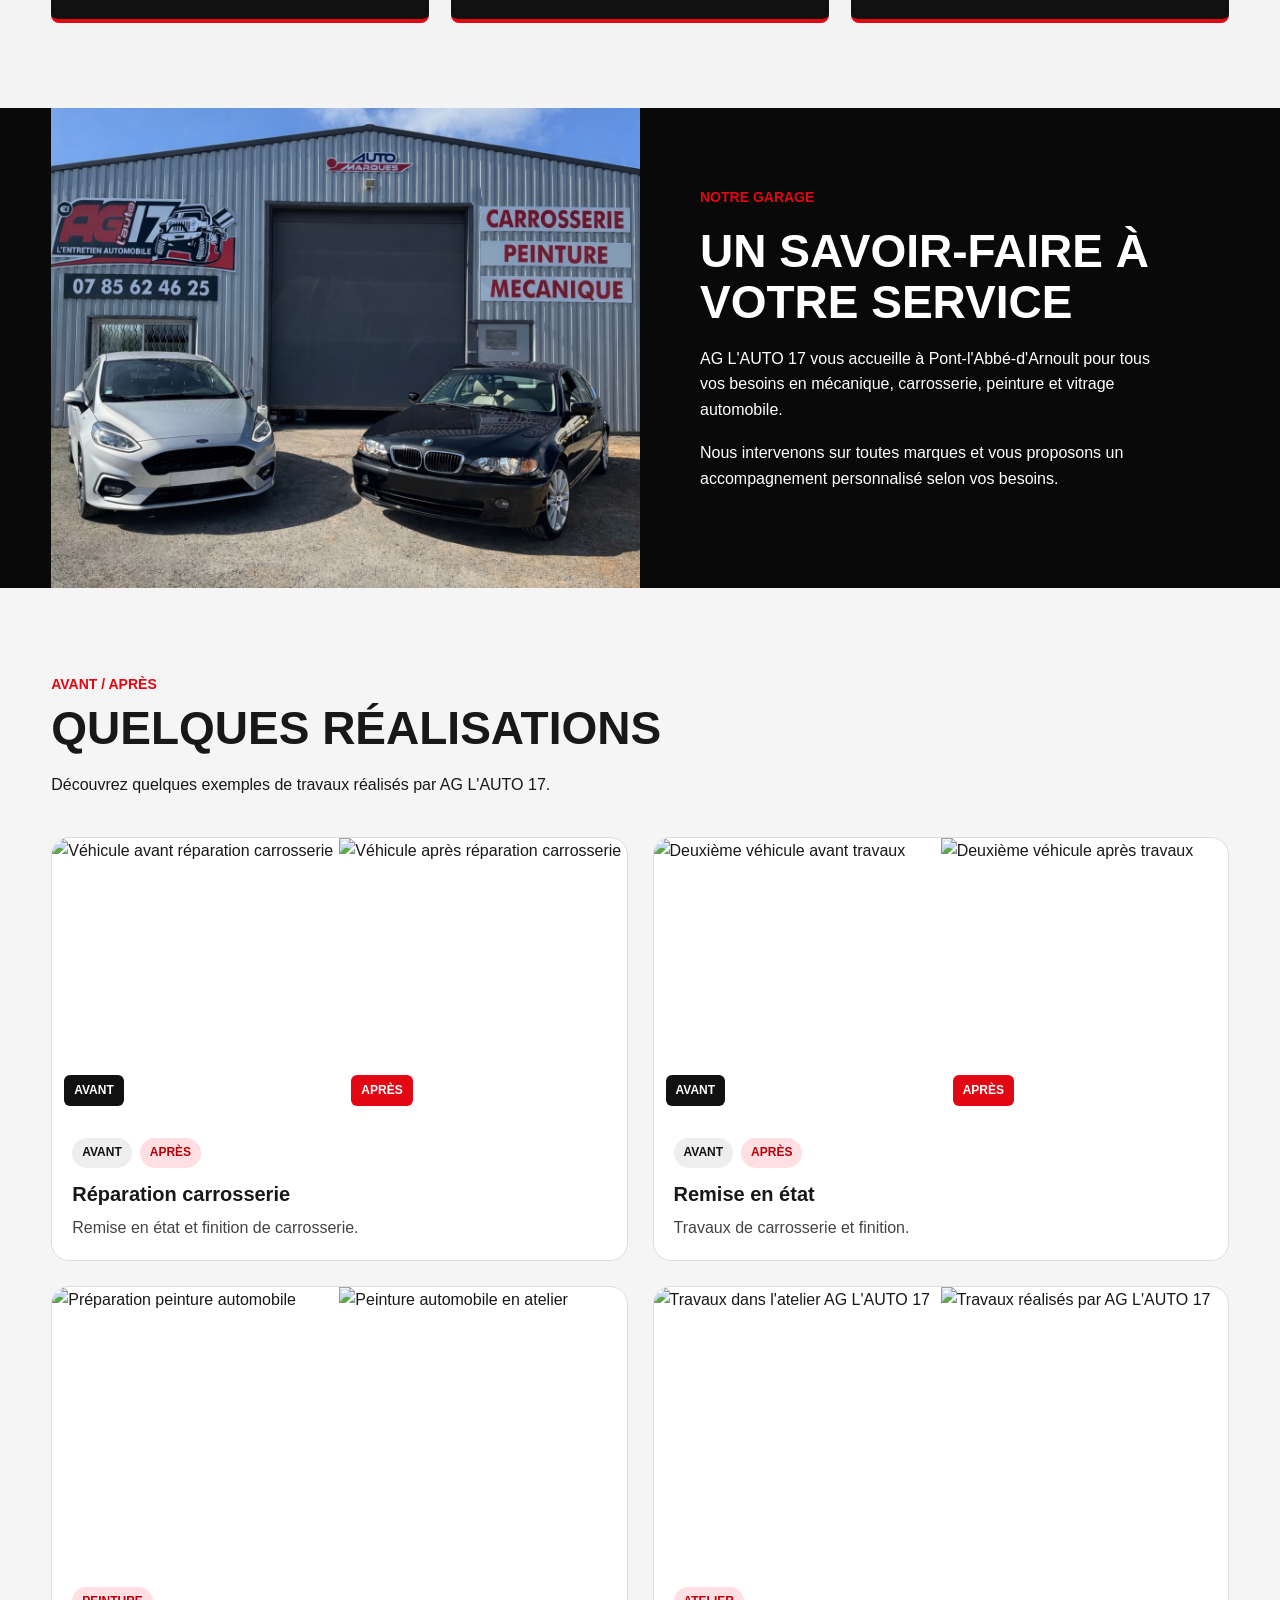
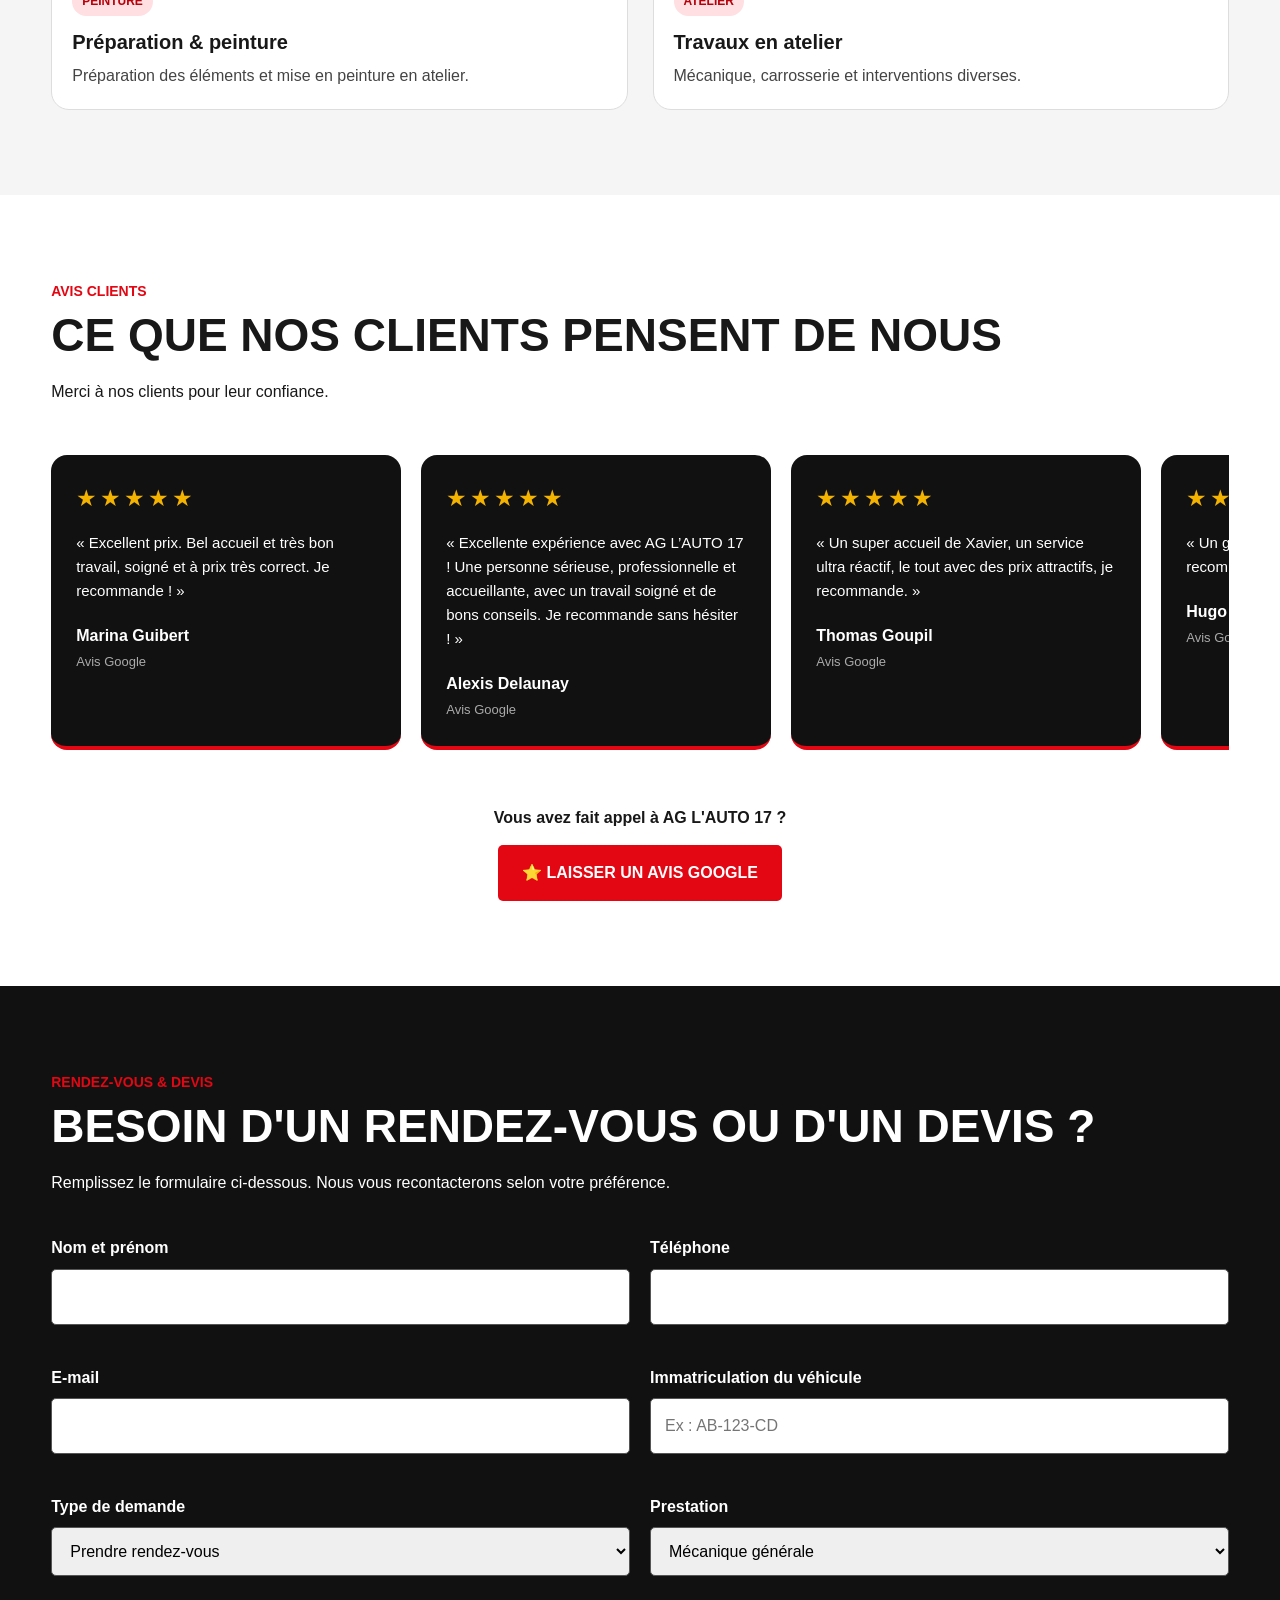
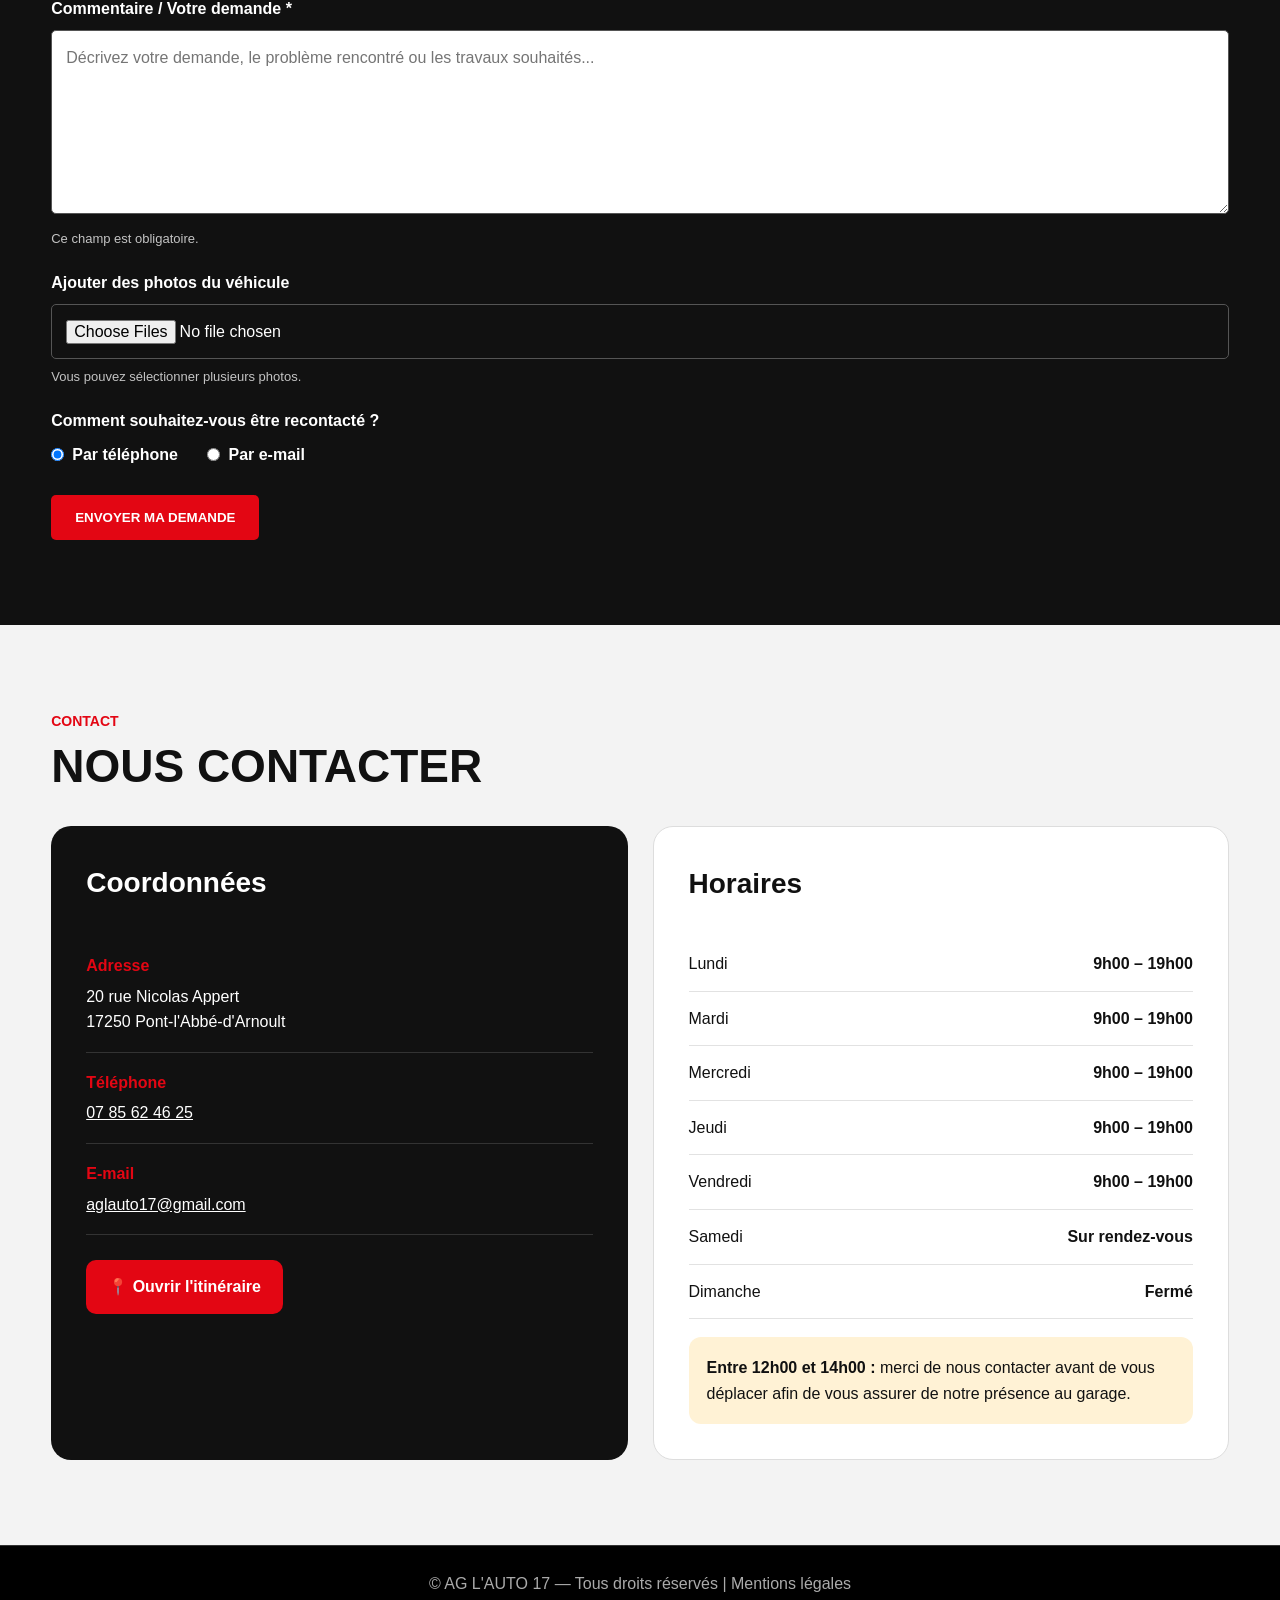
==== commit f386322a: "Add files via upload" ====
--- a/index.html
+++ b/index.html
@@ -411,7 +411,141 @@
     </div>
 
 </section>
-
+<!-- AVIS GOOGLE -->
+<section class="section avis-section">
+
+    <div class="container">
+
+        <p class="section-mini-title">
+            Avis clients
+        </p>
+
+        <h2>Ce que nos clients pensent de nous</h2>
+
+        <p class="section-intro">
+            Merci à nos clients pour leur confiance.
+        </p>
+
+        <div class="avis-slider">
+
+            <div class="avis-track">
+
+                <!-- AVIS 1 -->
+                <article class="avis-card">
+                    <div class="avis-stars">★★★★★</div>
+                    <p class="avis-text">
+                        « Excellent prix. Bel accueil et très bon travail,
+                        soigné et à prix très correct. Je recommande ! »
+                    </p>
+                    <strong>Marina Guibert</strong>
+                    <span>Avis Google</span>
+                </article>
+
+                <!-- AVIS 2 -->
+                <article class="avis-card">
+                    <div class="avis-stars">★★★★★</div>
+                    <p class="avis-text">
+                        « Excellente expérience avec AG L’AUTO 17 !
+                        Une personne sérieuse, professionnelle et accueillante,
+                        avec un travail soigné et de bons conseils.
+                        Je recommande sans hésiter ! »
+                    </p>
+                    <strong>Alexis Delaunay</strong>
+                    <span>Avis Google</span>
+                </article>
+
+                <!-- AVIS 3 -->
+                <article class="avis-card">
+                    <div class="avis-stars">★★★★★</div>
+                    <p class="avis-text">
+                        « Un super accueil de Xavier, un service ultra réactif,
+                        le tout avec des prix attractifs, je recommande. »
+                    </p>
+                    <strong>Thomas Goupil</strong>
+                    <span>Avis Google</span>
+                </article>
+
+                <!-- AVIS 4 -->
+                <article class="avis-card">
+                    <div class="avis-stars">★★★★★</div>
+                    <p class="avis-text">
+                        « Un garagiste au top ! Rapide et réactif !
+                        Je recommande à 100 %. »
+                    </p>
+                    <strong>Hugo Coronas</strong>
+                    <span>Avis Google</span>
+                </article>
+
+
+                <!-- COPIE POUR LE DÉFILEMENT CONTINU -->
+
+                <article class="avis-card">
+                    <div class="avis-stars">★★★★★</div>
+                    <p class="avis-text">
+                        « Excellent prix. Bel accueil et très bon travail,
+                        soigné et à prix très correct. Je recommande ! »
+                    </p>
+                    <strong>Marina Guibert</strong>
+                    <span>Avis Google</span>
+                </article>
+
+                <article class="avis-card">
+                    <div class="avis-stars">★★★★★</div>
+                    <p class="avis-text">
+                        « Excellente expérience avec AG L’AUTO 17 !
+                        Une personne sérieuse, professionnelle et accueillante,
+                        avec un travail soigné et de bons conseils.
+                        Je recommande sans hésiter ! »
+                    </p>
+                    <strong>Alexis Delaunay</strong>
+                    <span>Avis Google</span>
+                </article>
+
+                <article class="avis-card">
+                    <div class="avis-stars">★★★★★</div>
+                    <p class="avis-text">
+                        « Un super accueil de Xavier, un service ultra réactif,
+                        le tout avec des prix attractifs, je recommande. »
+                    </p>
+                    <strong>Thomas Goupil</strong>
+                    <span>Avis Google</span>
+                </article>
+
+                <article class="avis-card">
+                    <div class="avis-stars">★★★★★</div>
+                    <p class="avis-text">
+                        « Un garagiste au top ! Rapide et réactif !
+                        Je recommande à 100 %. »
+                    </p>
+                    <strong>Hugo Coronas</strong>
+                    <span>Avis Google</span>
+                </article>
+
+            </div>
+
+        </div>
+
+
+        <div class="avis-google-action">
+
+            <p>
+                Vous avez fait appel à AG L'AUTO 17 ?
+            </p>
+
+            <a
+                href="https://g.page/r/CXPK4hNTQeRzEAE/review"
+                target="_blank"
+                rel="noopener noreferrer"
+                class="btn btn-red"
+            >
+                ⭐ Laisser un avis Google
+            </a>
+
+        </div>
+
+    </div>
+
+</section>
 
         <!-- RENDEZ-VOUS -->
         <section id="rendezvous" class="section rdv-section">
--- a/style.css
+++ b/style.css
@@ -791,4 +791,124 @@
         grid-template-columns: 1fr;
         gap: 35px;
     }
+}/* =========================
+   AVIS GOOGLE
+========================= */
+
+.avis-section {
+    background: #ffffff;
+    overflow: hidden;
+}
+
+.avis-slider {
+    width: 100%;
+    overflow: hidden;
+    margin-top: 35px;
+    padding: 10px 0 25px;
+}
+
+.avis-track {
+    display: flex;
+    gap: 20px;
+    width: max-content;
+    animation: avis-defilement 35s linear infinite;
+}
+
+.avis-slider:hover .avis-track {
+    animation-play-state: paused;
+}
+
+.avis-card {
+    width: 350px;
+    min-height: 230px;
+    flex-shrink: 0;
+
+    background: #111111;
+    color: white;
+
+    border-radius: 16px;
+    padding: 25px;
+
+    border-bottom: 4px solid #e30613;
+}
+
+.avis-stars {
+    color: #f5b301;
+    font-size: 23px;
+    letter-spacing: 3px;
+    margin-bottom: 15px;
+}
+
+.avis-text {
+    font-size: 15px;
+    line-height: 1.6;
+    margin-bottom: 20px;
+}
+
+.avis-card strong {
+    display: block;
+    color: white;
+    margin-top: auto;
+}
+
+.avis-card span {
+    display: block;
+    color: #aaaaaa;
+    font-size: 13px;
+    margin-top: 3px;
+}
+
+
+/* BOUTON GOOGLE */
+
+.avis-google-action {
+    margin-top: 30px;
+    text-align: center;
+}
+
+.avis-google-action p {
+    font-weight: 700;
+    margin-bottom: 15px;
+}
+
+
+/* DÉFILEMENT AUTOMATIQUE */
+
+@keyframes avis-defilement {
+
+    from {
+        transform: translateX(0);
+    }
+
+    to {
+        transform: translateX(calc(-50% - 10px));
+    }
+
+}
+
+
+/* TÉLÉPHONE */
+
+@media (max-width: 600px) {
+
+    .avis-card {
+        width: 290px;
+        min-height: 240px;
+    }
+
+    .avis-track {
+        animation-duration: 30s;
+    }
+
+}
+
+
+/* ACCESSIBILITÉ */
+
+@media (prefers-reduced-motion: reduce) {
+
+    .avis-track {
+        animation: none;
+    }
+
 }
